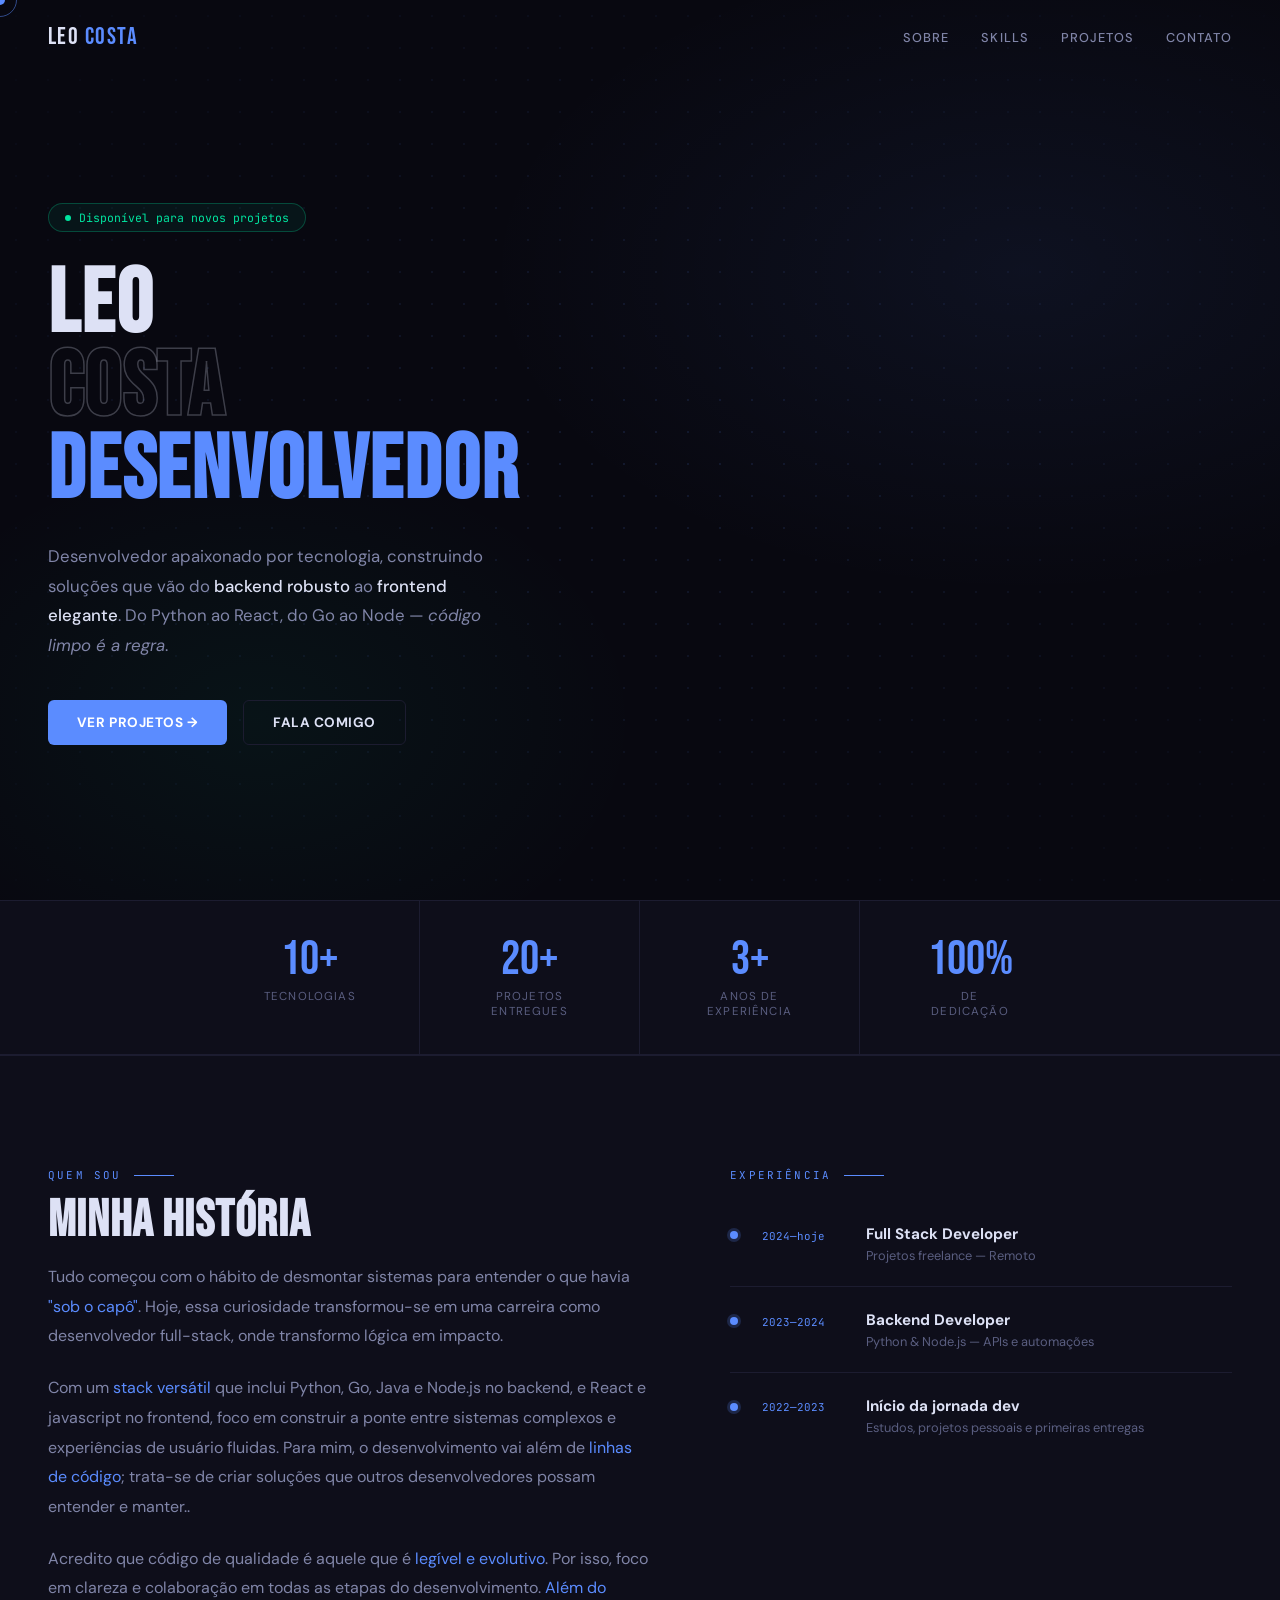
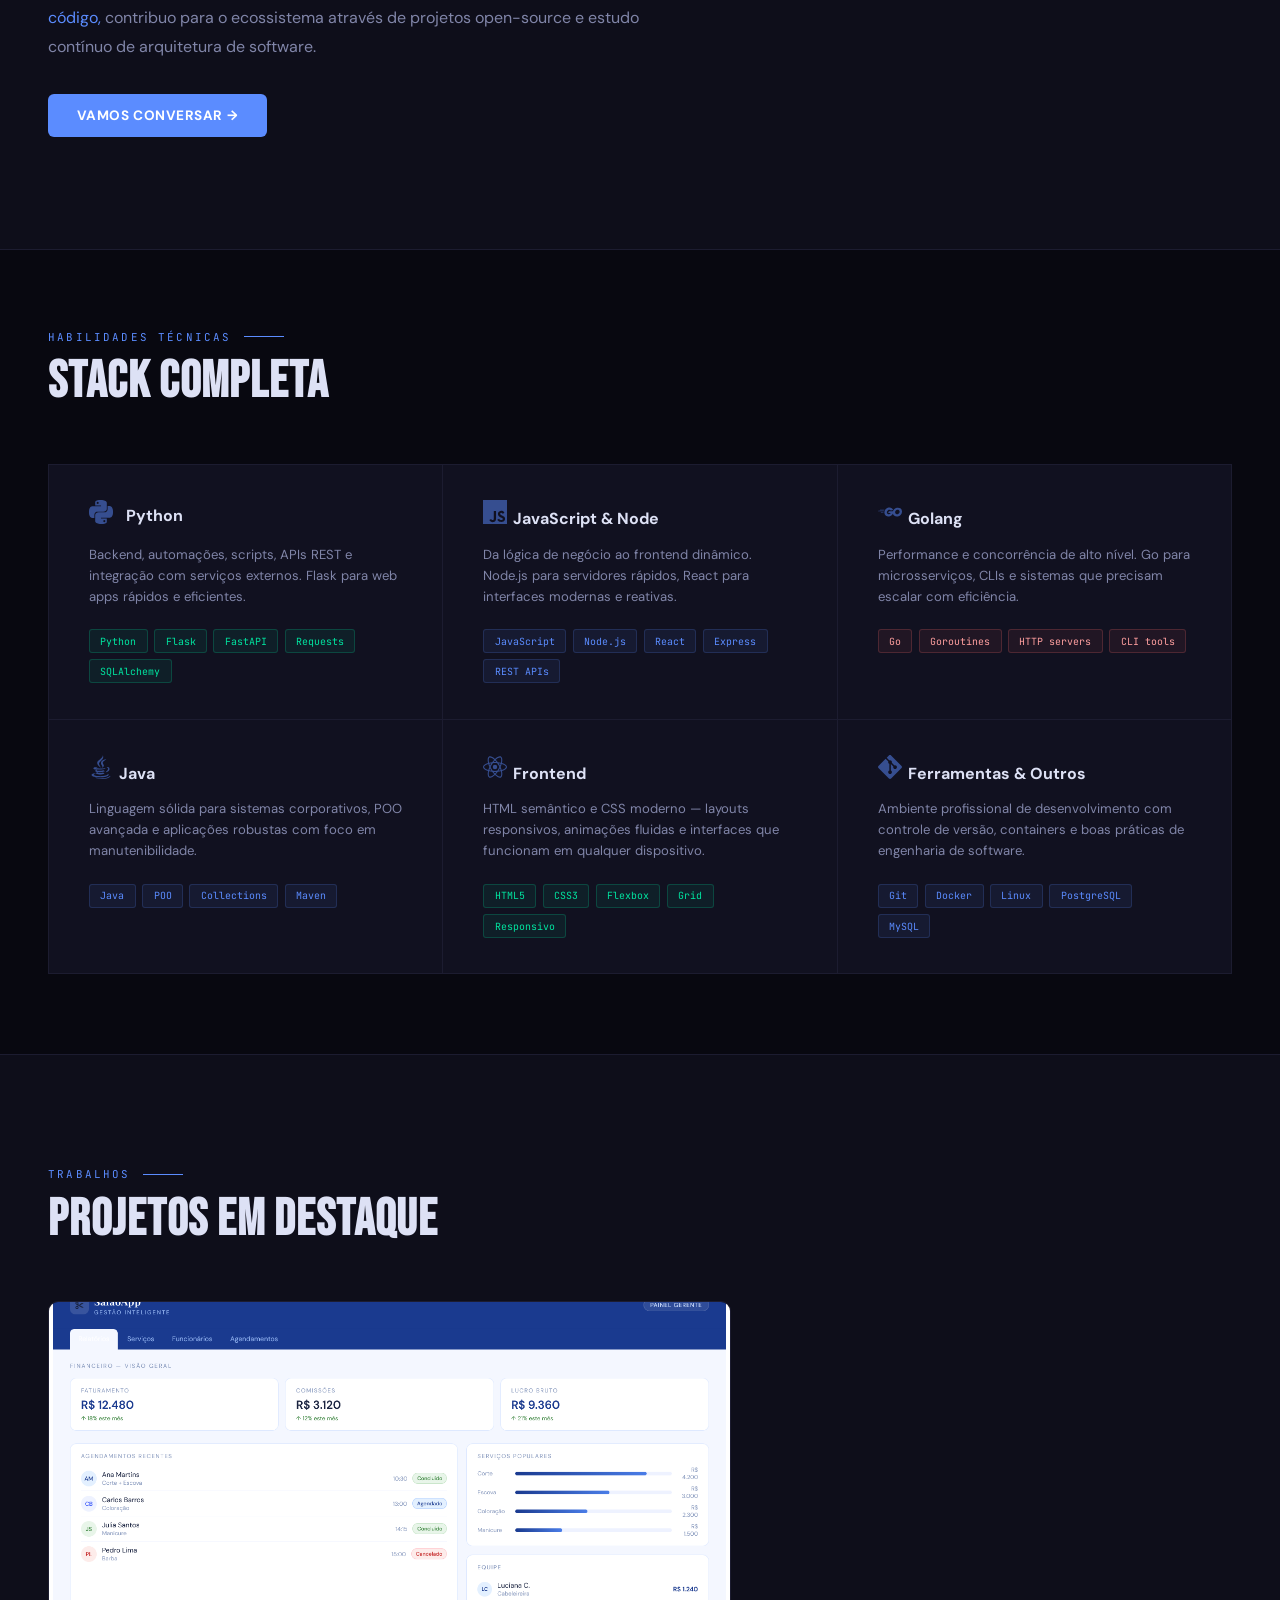
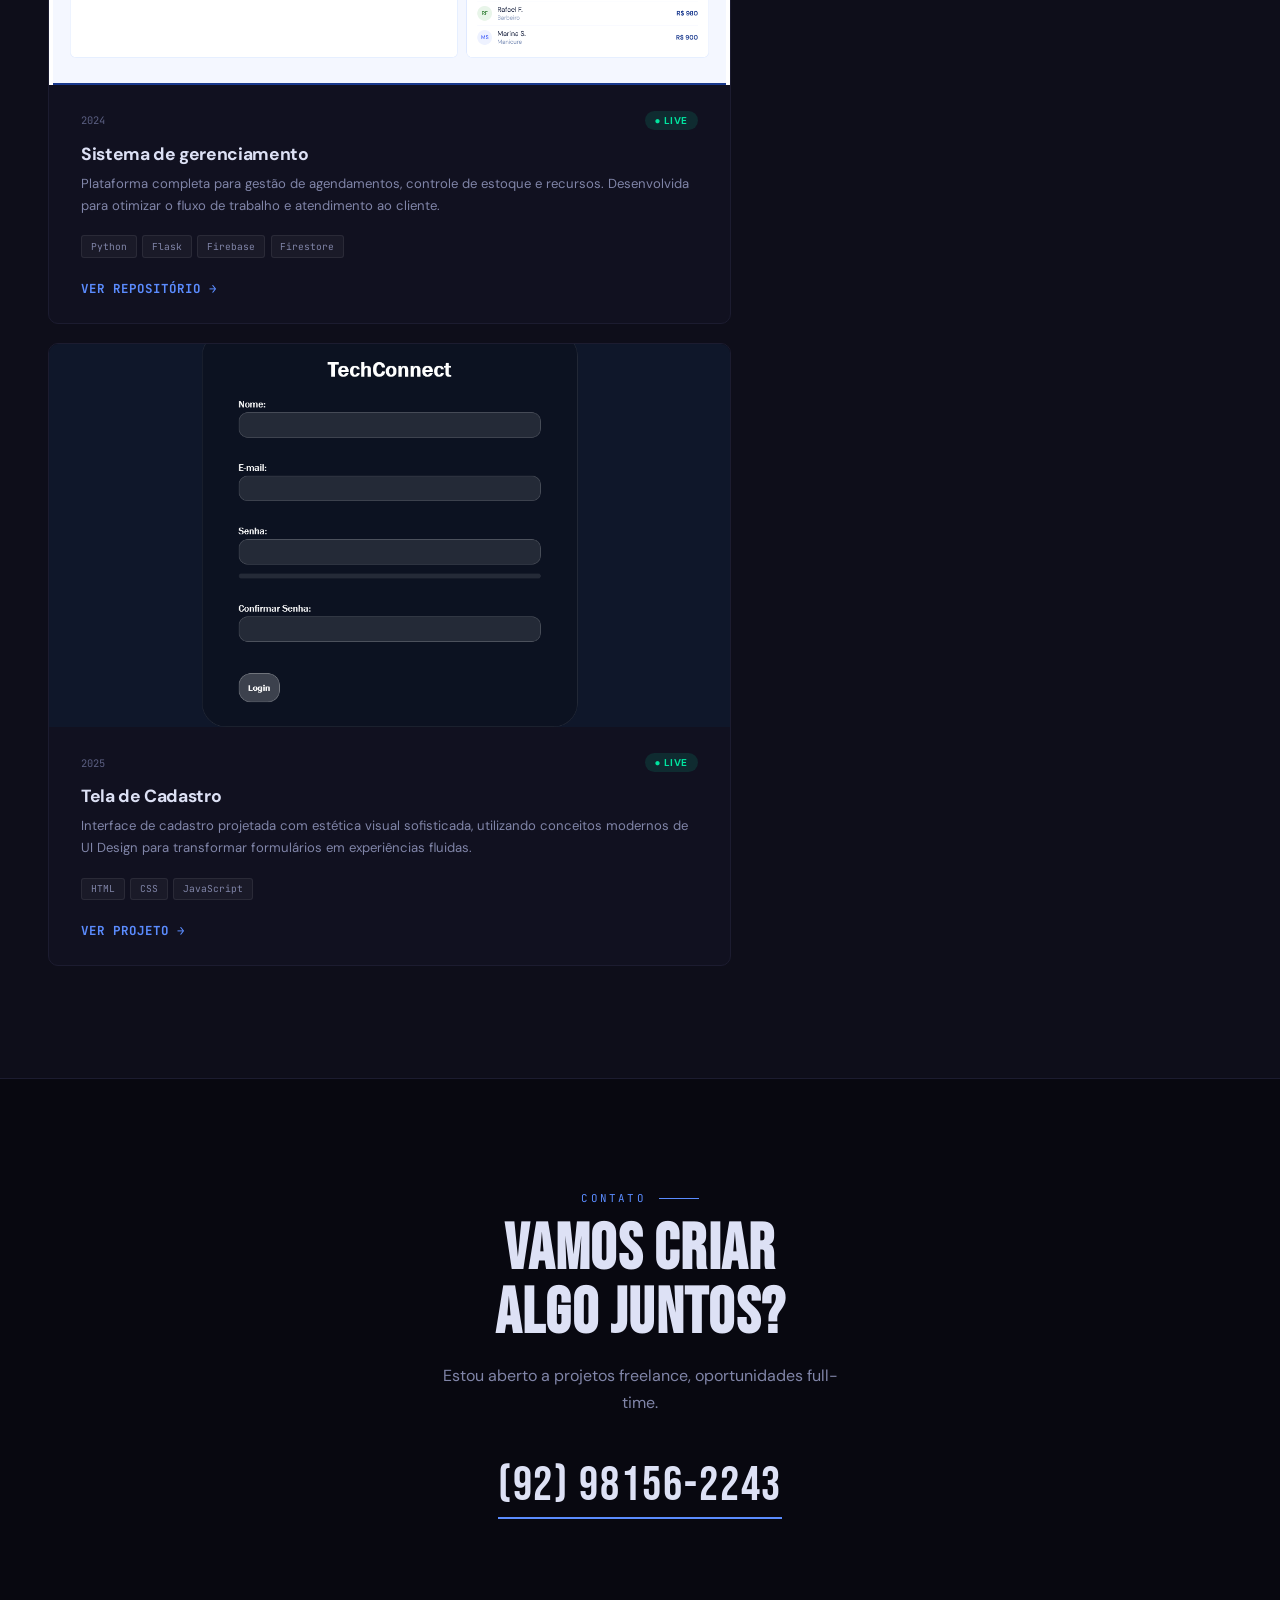
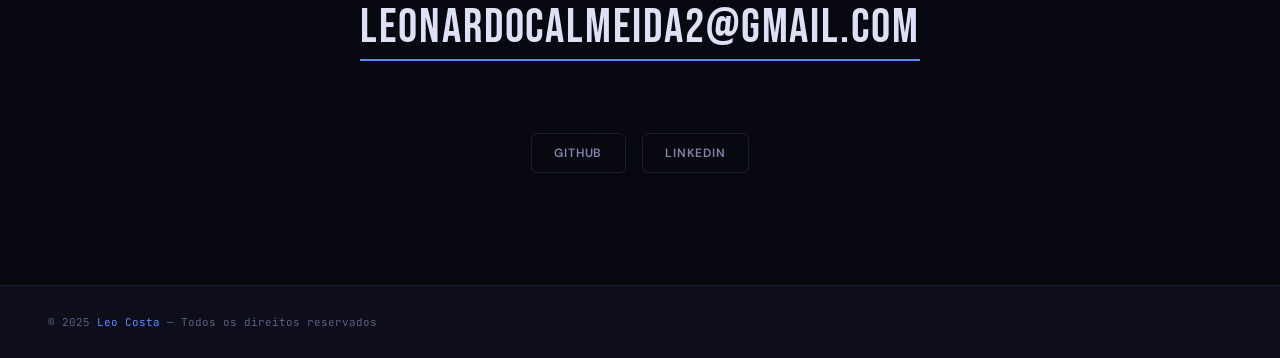
==== index.html @ 0e01c180 "Update index.html" ====
<!DOCTYPE html>
<html lang="pt-BR">
<head>
<meta charset="UTF-8">
<meta name="viewport" content="width=device-width, initial-scale=1.0">
<title>Leo Costa — Desenvolvedor</title>
<link rel="stylesheet" href="style.css">
<link href="https://fonts.googleapis.com/css2?family=Bebas+Neue&family=DM+Sans:ital,wght@0,300;0,400;0,500;0,700;1,300&family=JetBrains+Mono:wght@400;700&display=swap" rel="stylesheet">
</head>
<body>

<div class="hero-bg"></div>
<div class="dots-bg"></div>
<div id="cur"></div>
<div id="cur-ring"></div>

<!-- ── NAV ── -->
<nav id="nav">
  <div class="nav-name">Leo<em> Costa</em></div>
  <ul class="nav-links">
    <li><a href="#about">Sobre</a></li>
    <li><a href="#skills">Skills</a></li>
    <li><a href="#projects">Projetos</a></li>
    <li><a href="#contact">Contato</a></li>
  </ul>
</nav>

<!-- ── HERO ── -->
<div style="max-width:1300px;margin:0 auto">
  <section id="hero">    
    <div class="hero-left">
      <div class="badge">Disponível para novos projetos</div>
      <h1>
        LEO<br>
        <span class="outline">COSTA</span><br>
        <span class="blue">DESENVOLVEDOR</span>
      </h1>
      <p class="hero-desc">
        Desenvolvedor apaixonado por tecnologia, construindo soluções que vão do <strong>backend robusto</strong> ao <strong>frontend elegante</strong>. Do Python ao React, do Go ao Node — <em>código limpo é a regra</em>.
      </p>
      <div class="hero-ctas">
        <a href="#projects" class="btn btn-fill">Ver projetos →</a>
        <a href="#contact" class="btn btn-outline">Fala comigo</a>
      </div>
    </div>

  </section>
</div>

<!-- ── STATS ── -->
<div class="stats-row">
  <div class="stat">
    <span class="stat-n" data-to="10">0</span>
    <span class="stat-l">Tecnologias</span>
  </div>
  <div class="stat">
    <span class="stat-n" data-to="20">0</span>
    <span class="stat-l">Projetos entregues</span>
  </div>
  <div class="stat">
    <span class="stat-n" data-to="3">0</span>
    <span class="stat-l">Anos de experiência </span>
  </div>
  <div class="stat">
    <span class="stat-n" data-to="100">0</span>
    <span class="stat-l"> de dedicação</span>
  </div>
</div>

<!-- ── ABOUT ── -->
<section id="about" class="section">
  <div class="sec-inner">
    <div class="about-grid">
      <div class="about-story reveal">
        <div class="sec-eyebrow">Quem sou</div>
        <h2 class="sec-title">Minha história</h2>
        <p>
         Tudo começou com o hábito de desmontar sistemas para entender o que havia <em>"sob o capô"</em>. Hoje, essa curiosidade transformou-se em uma carreira como desenvolvedor full-stack, onde transformo lógica em impacto.
        </p>
        <p>
          Com um <em>stack versátil </em>que inclui Python, Go, Java e Node.js no backend, e React e javascript no frontend, foco em construir a ponte entre sistemas complexos e experiências de usuário fluidas. Para mim, o desenvolvimento vai além de <em>linhas de código</em>; trata-se de criar soluções que outros desenvolvedores possam entender e manter..
        </p>
        <p>
        Acredito que código de qualidade é aquele que é <em>legível e evolutivo</em>. Por isso, foco em clareza e colaboração em todas as etapas do desenvolvimento. <em>Além do código,</em> contribuo para o ecossistema através de projetos open-source e estudo contínuo de arquitetura de software.
        </p>
        <div style="margin-top:2rem">
          <a href="#contact" class="btn btn-fill">Vamos conversar →</a>
        </div>
      </div>

      <div class="reveal">
        <div class="sec-eyebrow" style="margin-bottom:1.2rem">Experiência</div>
        <div class="timeline">
          <div class="tl-item">
            <div class="tl-dot"></div>
            <div class="tl-year">2024—hoje</div>
            <div class="tl-content">
              <div class="tl-role">Full Stack Developer</div>
              <div class="tl-co">Projetos freelance — Remoto</div>
            </div>
          </div>
          <div class="tl-item">
            <div class="tl-dot"></div>
            <div class="tl-year">2023—2024</div>
            <div class="tl-content">
              <div class="tl-role">Backend Developer</div>
              <div class="tl-co">Python & Node.js — APIs e automações</div>
            </div>
          </div>
          <div class="tl-item">
            <div class="tl-dot"></div>
            <div class="tl-year">2022—2023</div>
            <div class="tl-content">
              <div class="tl-role">Início da jornada dev</div>
              <div class="tl-co">Estudos, projetos pessoais e primeiras entregas</div>
            </div>
          </div>
        </div>
      </div>
    </div>
  </div>
</section>

<!-- ── SKILLS ── -->
<section id="skills" class="section" style="padding-top:5rem;padding-bottom:5rem">
  <div class="sec-inner">
    <div class="sec-eyebrow reveal">Habilidades técnicas</div>
    <h2 class="sec-title reveal">Stack completa</h2>

    <div class="skills-wrap reveal">
      <div class="skill-block">
        <div class="skill-header">
          <span class="skill-ico"><img src="logos/python(1).svg" alt="Python" class="skill-icon-img"></span>
          <span class="skill-name">Python</span>
        </div>
        <div class="skill-desc">Backend, automações, scripts, APIs REST e integração com serviços externos. Flask para web apps rápidos e eficientes.</div>
        <div class="pills">
          <span class="pill green">Python</span>
          <span class="pill green">Flask</span>
          <span class="pill green">FastAPI</span>
          <span class="pill green">Requests</span>
          <span class="pill green">SQLAlchemy</span>
        </div>
      </div>

      <div class="skill-block">
        <div class="skill-header">
          <span class="skill-ico"><img src="logos/javascript(1).svg" class="skill-icon-img"</span>
          <span class="skill-name">JavaScript & Node</span>
        </div>
        <div class="skill-desc">Da lógica de negócio ao frontend dinâmico. Node.js para servidores rápidos, React para interfaces modernas e reativas.</div>
        <div class="pills">
          <span class="pill">JavaScript</span>
          <span class="pill">Node.js</span>
          <span class="pill">React</span>
          <span class="pill">Express</span>
          <span class="pill">REST APIs</span>
        </div>
      </div>

      <div class="skill-block">
        <div class="skill-header">
          <span class="skill-ico"><img src="logos/go(1).svg" class="skill-icon-img"</span>
          <span class="skill-name">Golang</span>
        </div>
        <div class="skill-desc">Performance e concorrência de alto nível. Go para microsserviços, CLIs e sistemas que precisam escalar com eficiência.</div>
        <div class="pills">
          <span class="pill red">Go</span>
          <span class="pill red">Goroutines</span>
          <span class="pill red">HTTP servers</span>
          <span class="pill red">CLI tools</span>
        </div>
      </div>

      <div class="skill-block">
        <div class="skill-header">
          <span class="skill-ico"><img src="logos/icons8-java.svg" class="skill-icon-img"</span>
          <span class="skill-name">Java</span>
        </div>
        <div class="skill-desc">Linguagem sólida para sistemas corporativos, POO avançada e aplicações robustas com foco em manutenibilidade.</div>
        <div class="pills">
          <span class="pill">Java</span>
          <span class="pill">POO</span>
          <span class="pill">Collections</span>
          <span class="pill">Maven</span>
        </div>
      </div>

      <div class="skill-block">
        <div class="skill-header">
          <span class="skill-ico"><img src="logos/react(1).svg" class="skill-icon-img"</span>
          <span class="skill-name">Frontend</span>
        </div>
        <div class="skill-desc">HTML semântico e CSS moderno — layouts responsivos, animações fluidas e interfaces que funcionam em qualquer dispositivo.</div>
        <div class="pills">
          <span class="pill green">HTML5</span>
          <span class="pill green">CSS3</span>
          <span class="pill green">Flexbox</span>
          <span class="pill green">Grid</span>
          <span class="pill green">Responsivo</span>
        </div>
      </div>

      <div class="skill-block">
        <div class="skill-header">
          <span class="skill-ico"><img src="logos/git(1).svg" class="skill-icon-img"</span>
          <span class="skill-name">Ferramentas & Outros</span>
        </div>
        <div class="skill-desc">Ambiente profissional de desenvolvimento com controle de versão, containers e boas práticas de engenharia de software.</div>
        <div class="pills">
          <span class="pill">Git</span>
          <span class="pill">Docker</span>
          <span class="pill">Linux</span>
          <span class="pill">PostgreSQL</span>
          <span class="pill">MySQL</span>
        </div>
      </div>
    </div>
  </div>
</section>

<!-- ── PROJECTS ── -->
<section id="projects" class="section">
  <div class="sec-inner">
    <div class="sec-eyebrow reveal">Trabalhos</div>
    <h2 class="sec-title reveal">Projetos em destaque</h2>
    <p class="reveal" style="color:var(--muted2);font-size:.85rem;margin-bottom:.5rem">
      <span style="color:var(--muted);font-family:'JetBrains Mono',monospace"></span> 
    </p>

    <div class="proj-grid">

      <!-- Projeto 1 — grande -->
      <div class="proj-card col7 reveal">
        <img src="logos/Screenshot 2026-04-27 at 15-35-31 .png"   alt="Projeto API REST com Python & Flask" class="proj-img"> 
        
        
        <div class="proj-body">
          <div class="proj-meta">
            <span class="proj-year">2024</span>
            <span class="proj-status s-live">● Live</span>
          </div>
          <div class="proj-title">Sistema de gerenciamento</div>
          <div class="proj-desc">Plataforma completa para gestão de agendamentos, controle de estoque e recursos. Desenvolvida para otimizar o fluxo de trabalho e atendimento ao cliente.</div>
          <div class="proj-stack">
            <span class="stk">Python</span><span class="stk">Flask</span><span class="stk">Firebase</span>
            <span class="stk">Firestore</span>
          </div>
          <div class="proj-link-wrap">
      <a href="https://sistema-app-mbfu.onrender.com" 
         class="proj-link" 
         target="_blank" 
         rel="noopener noreferrer">
         Ver Repositório →
      </a>
    </div>
          </div>
        </div>
      

      <!-- Projeto 2 — pequeno -->
      <div class="proj-card col7 reveal">
         <img src="logos/tec login.png" alt="tela de cadastro" class="proj-img"
        </div>
        <div class="proj-body">
          <div class="proj-meta">
            <span class="proj-year">2025</span>
            <span class="proj-status s-live">● Live</span>
          </div>
          <div class="proj-title">Tela de Cadastro</div>
          <div class="proj-desc">Interface de cadastro projetada com estética visual sofisticada, utilizando conceitos modernos de UI Design para transformar formulários em experiências fluidas.</div>
          <div class="proj-stack">
            <span class="stk">HTML</span><span class="stk">CSS</span><span class="stk">JavaScript</span>
          </div>
          <div class="proj-link-wrap">
          <a href="https://leocosta06.github.io/cadastro-inteligente/"  
         class="proj-link" 
         target="_blank" 
         rel="noopener noreferrer">
         Ver Projeto →
        </a>
            
          </div>
        </div>
      </div>
    </div>
     

    </div>
  </div>
</section>

<!-- ── CONTACT ── -->
<section id="contact" class="section">
  <div class="sec-inner">
    <div class="contact-inner">
      <div class="sec-eyebrow reveal" style="justify-content:center">Contato</div>
      <h2 class="sec-title reveal" style="text-align:center;font-size:clamp(2.5rem,5vw,5rem)">
        VAMOS CRIAR<br>ALGO JUNTOS?
      </h2>
      <p class="reveal" style="color:var(--muted2);font-size:1rem;line-height:1.7;text-align:center;max-width:420px;margin:0 auto">
        Estou aberto a projetos freelance, oportunidades full-time.
      </p>

 <div style="text-align:center">

    <a href="https://wa.me/5592981562243" target="_blank" class="big-email reveal">
        (92) 98156-2243
    </a>
    <br> 
    <a href="mailto:leonardocalmeida2@gmail.com" class="big-email reveal">
        leonardocalmeida2@gmail.com
    </a>
</div>

      <div class="socials reveal">
        <a href="https://github.com/leocosta06" target="_blank" rel="noopener noreferrer" class="soc-btn"> GitHub</a>
        <a href="www.linkedin.com/in/leonardo-costa-828502265" target="_blank" rel="noopener noreferrer" class="soc-btn"> LinkedIn</a>
      </div>
    </div>
  </div>
</section>

<!-- ── FOOTER ── -->
<footer>
  <div class="foot-mono">© 2025 <em>Leo Costa</em> — Todos os direitos reservados</div>
</footer>

<!-- ── MODAL LINK ── -->
<div class="modal-overlay" id="modal">
  <div class="modal">
    <button class="modal-close" onclick="closeModal()">✕</button>
    <h3>Adicionar Link</h3>
    <p>Cole a URL do projeto (GitHub, deploy, etc.)</p>
    <label for="linkInput">URL do projeto</label>
    <input type="url" id="linkInput" placeholder="https://github.com/seu-usuario/projeto">
    <div class="modal-btns">
      <button class="btn btn-outline" onclick="closeModal()" style="cursor:none">Cancelar</button>
      <button class="btn btn-fill" onclick="saveLink()" style="cursor:none">Salvar →</button>
    </div>
  </div>
</div>

<script src="script.js"></script>
</body>
</html>
---- style.css ----
:root {
  --bg: #080810;
  --surface: #0e0e1a;
  --card: #111120;
  --border: #1c1c30;
  --accent: #5b8cff;
  --accent-glow: rgba(91,140,255,0.18);
  --accent2: #ff6b6b;
  --accent3: #00e5a0;
  --text: #dde1f5;
  --muted: #5a5e80;
  --muted2: #8085a8;
}
*,*::before,*::after{box-sizing:border-box;margin:0;padding:0}
html{scroll-behavior:smooth}
body{
  background:var(--bg);
  color:var(--text);
  font-family:'DM Sans',sans-serif;
  overflow-x:hidden;
  cursor:none;
}

/* ── CURSOR ── */
#cur{
  position:fixed;width:10px;height:10px;
  background:var(--accent);border-radius:50%;
  pointer-events:none;z-index:9999;
  transform:translate(-50%,-50%);
  transition:transform .12s,background .2s;
}
#cur-ring{
  position:fixed;width:34px;height:34px;
  border:1.5px solid rgb(91,140,255,.5);
  border-radius:50%;pointer-events:none;z-index:9998;
  transform:translate(-50%,-50%);
  transition:width .25s,height .25s,opacity .25s;
}
a:hover~#cur,button:hover~#cur{transform:translate(-50%,-50%) scale(3)}

/* ── NAV ── */
nav{
  position:fixed;top:0;left:0;right:0;z-index:500;
  padding:1.4rem 3rem;
  display:flex;justify-content:space-between;align-items:center;
  transition:all .3s;
}
nav.scrolled{
  background:rgba(8,8,16,.88);
  backdrop-filter:blur(18px);
  border-bottom:1px solid var(--border);
}
.nav-name{
  font-family:'Bebas Neue',sans-serif;
  font-size:1.5rem;letter-spacing:.06em;
  color:var(--text);
}
.nav-name em{color:var(--accent);font-style:normal}
.nav-links{display:flex;gap:2rem;list-style:none}
.nav-links a{
  font-size:.8rem;font-weight:500;
  color:var(--muted2);text-decoration:none;
  letter-spacing:.08em;text-transform:uppercase;
  transition:color .2s;
}
.nav-links a:hover{color:var(--accent)}

/* ── HERO ── */
#hero{
  min-height:100vh;
  display:grid;
  grid-template-columns:1fr 1fr;
  align-items:center;
  gap:4rem;
  padding:7rem 3rem 4rem;
  position:relative;
  overflow:hidden;
  max-width:1300px;
  margin:0 auto;
}

.hero-bg{
  position:fixed;inset:0;z-index:-1;
  background:
    radial-gradient(ellipse 70% 60% at 80% 30%, rgba(91,140,255,.07) 0%, transparent 60%),
    radial-gradient(ellipse 50% 50% at 20% 80%, rgba(0,229,160,.05) 0%, transparent 60%),
    var(--bg);
}
/* animated dots grid */
.dots-bg{
  position:fixed;inset:0;z-index:-1;
  background-image:radial-gradient(circle, rgba(91,140,255,.12) 1px, transparent 1px);
  background-size:32px 32px;
  mask-image:radial-gradient(ellipse 80% 80% at 50% 50%, black, transparent);
}

.hero-left{position:relative;z-index:1}

.badge{
  display:inline-flex;align-items:center;gap:.5rem;
  font-family:'JetBrains Mono',monospace;
  font-size:.72rem;color:var(--accent3);
  border:1px solid rgba(0,229,160,.25);
  background:rgba(0,229,160,.06);
  padding:.35rem 1rem;border-radius:100px;
  margin-bottom:2rem;
  animation:fadeUp .5s ease both;
}
.badge::before{
  content:'';width:6px;height:6px;
  background:var(--accent3);border-radius:50%;
  animation:pulse 2s ease-in-out infinite;
}
@keyframes pulse{0%,100%{opacity:1;transform:scale(1)}50%{opacity:.4;transform:scale(.6)}}

h1{
  font-family:'Bebas Neue',sans-serif;
  font-size:clamp(4rem,7vw,7.5rem);
  line-height:.93;
  letter-spacing:.02em;
  margin-bottom:1.8rem;
  animation:fadeUp .5s .1s ease both;
}
h1 .outline{
  -webkit-text-stroke:1.5px rgba(221,225,245,.25);
  color:transparent;
}
h1 .blue{color:var(--accent)}

.hero-desc{
  font-size:1.05rem;
  color:var(--muted2);
  line-height:1.75;
  max-width:440px;
  margin-bottom:2.5rem;
  animation:fadeUp .5s .2s ease both;
}
.hero-desc strong{color:var(--text);font-weight:500}

.hero-ctas{
  display:flex;gap:1rem;flex-wrap:wrap;
  animation:fadeUp .5s .3s ease both;
}
.btn{
  display:inline-flex;align-items:center;gap:.5rem;
  padding:.8rem 1.8rem;border-radius:6px;
  font-weight:700;font-size:.85rem;
  text-decoration:none;letter-spacing:.04em;
  text-transform:uppercase;transition:all .22s;
  cursor:none;border:none;
}
.btn-fill{background:var(--accent);color:#fff}
.btn-fill:hover{background:#7aaeff;transform:translateY(-2px);box-shadow:0 8px 28px rgba(91,140,255,.35)}
.btn-outline{background:transparent;color:var(--text);border:1px solid var(--border)}
.btn-outline:hover{border-color:var(--accent);color:var(--accent);transform:translateY(-2px)}

/* ── FOTO ── */
.hero-right{
  position:relative;z-index:1;
  display:flex;justify-content:center;align-items:center;
  animation:fadeUp .5s .15s ease both;
}
.photo-wrapper{
  position:relative;
  width:340px;height:400px;
}
.photo-frame{
  width:100%;height:100%;
  border-radius:16px;
  overflow:hidden;
  border:1px solid var(--border);
  position:relative;
  background:var(--card);
}
.photo-frame img{
  width:100%;height:100%;
  object-fit:cover;
  display:block;
  transition:transform .4s;
}
.photo-frame:hover img{transform:scale(1.04)}

/* placeholder quando sem imagem */
.photo-placeholder{
  width:100%;height:100%;
  display:flex;flex-direction:column;
  align-items:center;justify-content:center;
  gap:1rem;color:var(--muted);
  font-family:'JetBrains Mono',monospace;
  font-size:.75rem;text-align:center;
  padding:2rem;
}
.photo-placeholder svg{opacity:.3}

.photo-corner{
  position:absolute;
  width:24px;height:24px;
  border-color:var(--accent);border-style:solid;
}
.pc-tl{top:-8px;left:-8px;border-width:2px 0 0 2px}
.pc-tr{top:-8px;right:-8px;border-width:2px 2px 0 0}
.pc-bl{bottom:-8px;left:-8px;border-width:0 0 2px 2px}
.pc-br{bottom:-8px;right:-8px;border-width:0 2px 2px 0}

.photo-tag{
  position:absolute;
  bottom:-16px;left:50%;transform:translateX(-50%);
  background:var(--card);
  border:1px solid var(--border);
  border-radius:8px;
  padding:.75rem 1.25rem;
  white-space:nowrap;
  font-family:'JetBrains Mono',monospace;
  font-size:.7rem;color:var(--accent);
  box-shadow:0 8px 32px rgba(0,0,0,.5);
}

/* ── STATS ── */
.stats-row{
  background:var(--surface);
  border-top:1px solid var(--border);
  border-bottom:1px solid var(--border);
  display:flex;justify-content:center;
}
.stat{
  padding:2.2rem 4rem;
  text-align:center;
  border-right:1px solid var(--border);
  flex:1;max-width:220px;
}
.stat:last-child{border-right:none}
.stat-n{
  font-family:'Bebas Neue',sans-serif;
  font-size:3rem;color:var(--accent);
  display:block;line-height:1;
}
.stat-l{
  font-size:.72rem;color:var(--muted);
  text-transform:uppercase;letter-spacing:.1em;
  margin-top:.3rem;display:block;
}

/* ── SECTIONS COMMON ── */
.section{padding:7rem 3rem}
.sec-inner{max-width:1200px;margin:0 auto}
.sec-eyebrow{
  font-family:'JetBrains Mono',monospace;
  font-size:.68rem;color:var(--accent);
  text-transform:uppercase;letter-spacing:.2em;
  margin-bottom:.8rem;
  display:flex;align-items:center;gap:.8rem;
}
.sec-eyebrow::after{content:'';width:40px;height:1px;background:var(--accent);display:inline-block}
.sec-title{
  font-family:'Bebas Neue',sans-serif;
  font-size:clamp(2.5rem,4vw,4rem);
  letter-spacing:.02em;
  line-height:1;
  margin-bottom:1rem;
}

.reveal{opacity:0;transform:translateY(36px);transition:opacity .7s ease,transform .7s ease}
.reveal.on{opacity:1;transform:translateY(0)}

/* ── ABOUT ── */
#about{background:var(--surface);border-top:1px solid var(--border);border-bottom:1px solid var(--border)}
.about-grid{
  display:grid;
  grid-template-columns:1.2fr 1fr;
  gap:5rem;align-items:start;
}
.about-story p{
  font-size:1rem;color:var(--muted2);
  line-height:1.85;margin-bottom:1.4rem;
}
.about-story p strong{color:var(--text);font-weight:500}
.about-story p em{color:var(--accent);font-style:normal}

.timeline{display:flex;flex-direction:column;gap:0}
.tl-item{
  display:flex;gap:1.5rem;
  padding:1.4rem 0;
  border-bottom:1px solid var(--border);
  position:relative;
}
.tl-item:last-child{border-bottom:none}
.tl-dot{
  width:8px;height:8px;
  border-radius:50%;
  background:var(--accent);
  margin-top:.45rem;
  flex-shrink:0;
  box-shadow:0 0 0 3px rgba(91,140,255,.2);
}
.tl-year{
  font-family:'JetBrains Mono',monospace;
  font-size:.68rem;color:var(--accent);
  white-space:nowrap;
  margin-top:.3rem;
  min-width:80px;
}
.tl-content{}
.tl-role{font-weight:700;font-size:.95rem}
.tl-co{font-size:.8rem;color:var(--muted);margin-top:.2rem}

/* ── SKILLS ── */
#skills{}
.skills-wrap{
  display:grid;
  grid-template-columns:repeat(auto-fit,minmax(300px,1fr));
  gap:1px;
  border:1px solid var(--border);
  background:var(--border);
  margin-top:3.5rem;
}
.skill-block{
  background:var(--card);
  padding:2.2rem 2.5rem;
  transition:background .25s;
  position:relative;overflow:hidden;
}
.skill-block::after{
  content:'';
  position:absolute;bottom:0;left:0;right:0;height:2px;
  background:linear-gradient(90deg,var(--accent),var(--accent3));
  transform:scaleX(0);transform-origin:left;
  transition:transform .4s;
}
.skill-block:hover{background:#141426}
.skill-block:hover::after{transform:scaleX(1)}

.skill-header{display:flex;align-items:center;gap:.8rem;margin-bottom:.8rem}
.skill-ico{font-size:1.5rem}
.skill-name{font-size:1rem;font-weight:700}
.skill-desc{font-size:.82rem;color:var(--muted2);line-height:1.6;margin-bottom:1.4rem}

.pills{display:flex;flex-wrap:wrap;gap:.4rem}
.pill{
  font-family:'JetBrains Mono',monospace;
  font-size:.62rem;
  padding:.28rem .65rem;border-radius:3px;
  background:rgba(91,140,255,.08);
  color:var(--accent);
  border:1px solid rgba(91,140,255,.18);
  transition:background .2s;
}
.pill:hover{background:rgba(91,140,255,.16)}
.pill.green{background:rgba(0,229,160,.07);color:var(--accent3);border-color:rgba(0,229,160,.2)}
.pill.red{background:rgba(255,107,107,.07);color:#ff9f9f;border-color:rgba(255,107,107,.2)}
.skill-icon-img {
  width: 24px; /* Ajuste o valor conforme necessário */
  height: auto;
}

/* ── PROJECTS ── */
#projects{background:var(--surface);border-top:1px solid var(--border);border-bottom:1px solid var(--border)}
.proj-grid{
  display:grid;
  grid-template-columns:repeat(12,1fr);
  gap:1.2rem;
  margin-top:3.5rem;
}
.proj-card{
  background:var(--card);
  border:1px solid var(--border);
  border-radius:10px;
  overflow:hidden;
  transition:transform .3s,border-color .3s,box-shadow .3s;
  cursor:none;
}
.proj-card:hover{
  transform:translateY(-5px);
  border-color:rgba(91,140,255,.35);
  box-shadow:0 16px 50px rgba(0,0,0,.5),0 0 0 1px rgba(91,140,255,.1);
}
.proj-card.col7{grid-column:span 7}
.proj-card.col5{grid-column:span 5}
.proj-card.col4{grid-column:span 4}
.proj-card.col12{grid-column:span 12}

/* ── IMAGEM DO PROJETO ── */
.proj-img{
  width:100%;
  aspect-ratio:16/9;
  object-fit:cover;
  display:block;
  background:var(--surface);
}
.proj-img-placeholder{
  width:100%;
  aspect-ratio:16/9;
  display:flex;align-items:center;justify-content:center;
  font-size:2.8rem;
  position:relative;
  overflow:hidden;
}
.proj-img-placeholder span{position:relative;z-index:1;filter:drop-shadow(0 0 16px currentColor)}

/* gradientes por projeto */
.grad-1{background:linear-gradient(135deg,#0d1117 0%,#161b22 50%,#0d1b33 100%)}
.grad-2{background:linear-gradient(135deg,#0f0c29 0%,#1a0040 50%,#0f2027 100%)}
.grad-3{background:linear-gradient(135deg,#0f2027 0%,#103040 50%,#0f3460 100%)}
.grad-4{background:linear-gradient(135deg,#1a0020 0%,#2d0050 50%,#0d0020 100%)}

.proj-body{padding:1.6rem 2rem}
.proj-meta{display:flex;align-items:center;justify-content:space-between;margin-bottom:.8rem}
.proj-year{font-family:'JetBrains Mono',monospace;font-size:.65rem;color:var(--muted)}
.proj-status{
  font-size:.62rem;font-weight:700;
  padding:.2rem .6rem;border-radius:100px;
  text-transform:uppercase;letter-spacing:.06em;
}
.s-live{background:rgba(0,229,160,.12);color:var(--accent3)}
.s-wip{background:rgba(255,107,107,.12);color:#ff9f9f}

.proj-title{font-size:1.1rem;font-weight:700;margin-bottom:.5rem;letter-spacing:-.02em}
.proj-desc{font-size:.82rem;color:var(--muted2);line-height:1.65;margin-bottom:1.2rem}
.proj-stack{display:flex;flex-wrap:wrap;gap:.35rem;margin-bottom:1.2rem}
.stk{
  font-family:'JetBrains Mono',monospace;font-size:.6rem;
  padding:.22rem .55rem;border-radius:3px;
  background:rgba(255,255,255,.04);color:var(--muted2);
  border:1px solid rgba(255,255,255,.07);
}

/* EDITABLE LINK */
.proj-link-wrap{position:relative;display:inline-block}
.proj-link{
  display:inline-flex;align-items:center;gap:.4rem;
  font-size:.78rem;font-weight:700;
  color:var(--accent);text-decoration:none;
  text-transform:uppercase;letter-spacing:.08em;
  transition:gap .2s;
  font-family:'JetBrains Mono',monospace;
}
.proj-link:hover{gap:.8rem}
.proj-link.empty{
  color:var(--muted);
  border-bottom:1px dashed var(--muted);
  cursor:pointer;
}
.link-hint{
  position:absolute;bottom:calc(100% + 6px);left:0;
  background:#1a1a30;border:1px solid var(--border);
  border-radius:6px;padding:.5rem .9rem;
  font-size:.68rem;color:var(--muted2);white-space:nowrap;
  pointer-events:none;opacity:0;
  transition:opacity .2s;
  font-family:'JetBrains Mono',monospace;
}
.proj-link.empty:hover+.link-hint{opacity:1}

/* ── EDIT MODAL ── */
.modal-overlay{
  position:fixed;inset:0;background:rgba(0,0,0,.7);
  backdrop-filter:blur(8px);
  z-index:800;display:none;
  align-items:center;justify-content:center;
}
.modal-overlay.open{display:flex}
.modal{
  background:var(--card);
  border:1px solid var(--border);
  border-radius:12px;
  padding:2.5rem;
  width:min(520px,90vw);
  position:relative;
}
.modal h3{
  font-family:'Bebas Neue',sans-serif;
  font-size:1.8rem;letter-spacing:.04em;
  margin-bottom:.3rem;
}
.modal p{font-size:.82rem;color:var(--muted);margin-bottom:1.8rem}
.modal label{
  display:block;font-size:.72rem;
  color:var(--muted2);text-transform:uppercase;
  letter-spacing:.08em;margin-bottom:.5rem;
  font-family:'JetBrains Mono',monospace;
}
.modal input,.modal input[type="url"]{
  width:100%;padding:.75rem 1rem;
  background:var(--surface);
  border:1px solid var(--border);border-radius:6px;
  color:var(--text);font-size:.9rem;
  font-family:'DM Sans',sans-serif;
  outline:none;transition:border-color .2s;
  margin-bottom:1.5rem;
}
.modal input:focus{border-color:var(--accent)}
.modal-btns{display:flex;gap:.8rem;justify-content:flex-end}
.modal-close{
  position:absolute;top:1.2rem;right:1.2rem;
  background:none;border:none;color:var(--muted);
  font-size:1.2rem;cursor:none;padding:.3rem;
  transition:color .2s;
}
.modal-close:hover{color:var(--text)}

/* ── CONTACT ── */
#contact{text-align:center}
.contact-inner{max-width:640px;margin:0 auto}
.big-email{
  display:inline-block;
  font-family:'Bebas Neue',sans-serif;
  font-size:clamp(1.8rem,4vw,3rem);
  color:var(--text);
  text-decoration:none;
  letter-spacing:.04em;
  margin:2.5rem 0;
  border-bottom:2px solid var(--accent);
  padding-bottom:.2rem;
  transition:color .2s;
}
.big-email:hover{color:var(--accent)}
.socials{display:flex;justify-content:center;gap:1rem;flex-wrap:wrap;margin-top:2rem}
.soc-btn{
  display:inline-flex;align-items:center;gap:.5rem;
  padding:.7rem 1.4rem;
  border:1px solid var(--border);border-radius:6px;
  font-size:.75rem;font-weight:600;
  color:var(--muted2);text-decoration:none;
  text-transform:uppercase;letter-spacing:.07em;
  transition:all .2s;cursor:none;
}
.soc-btn:hover{color:var(--accent);border-color:rgba(91,140,255,.4);background:rgba(91,140,255,.06)}

/* ── FOOTER ── */
footer{
  border-top:1px solid var(--border);
  background:var(--surface);
  padding:1.8rem 3rem;
  display:flex;justify-content:space-between;align-items:center;
}
.foot-mono{
  font-family:'JetBrains Mono',monospace;
  font-size:.68rem;color:var(--muted);
}
.foot-mono em{color:var(--accent);font-style:normal}

@keyframes fadeUp{from{opacity:0;transform:translateY(28px)}to{opacity:1;transform:translateY(0)}}

@media(max-width:900px){
  #hero{grid-template-columns:1fr;padding:6rem 1.5rem 3rem;gap:3rem}
  .hero-right{order:-1}
  .photo-wrapper{width:220px;height:260px}
  nav{padding:1.2rem 1.5rem}
  .nav-links{display:none}
  .section{padding:5rem 1.5rem}
  .about-grid{grid-template-columns:1fr;gap:3rem}
  .proj-card.col7,.proj-card.col5,.proj-card.col4{grid-column:span 12}
  footer{flex-direction:column;gap:.7rem;text-align:center}
  .stats-row{flex-wrap:wrap}
  .stat{min-width:50%;border-right:none;border-bottom:1px solid var(--border)}
}
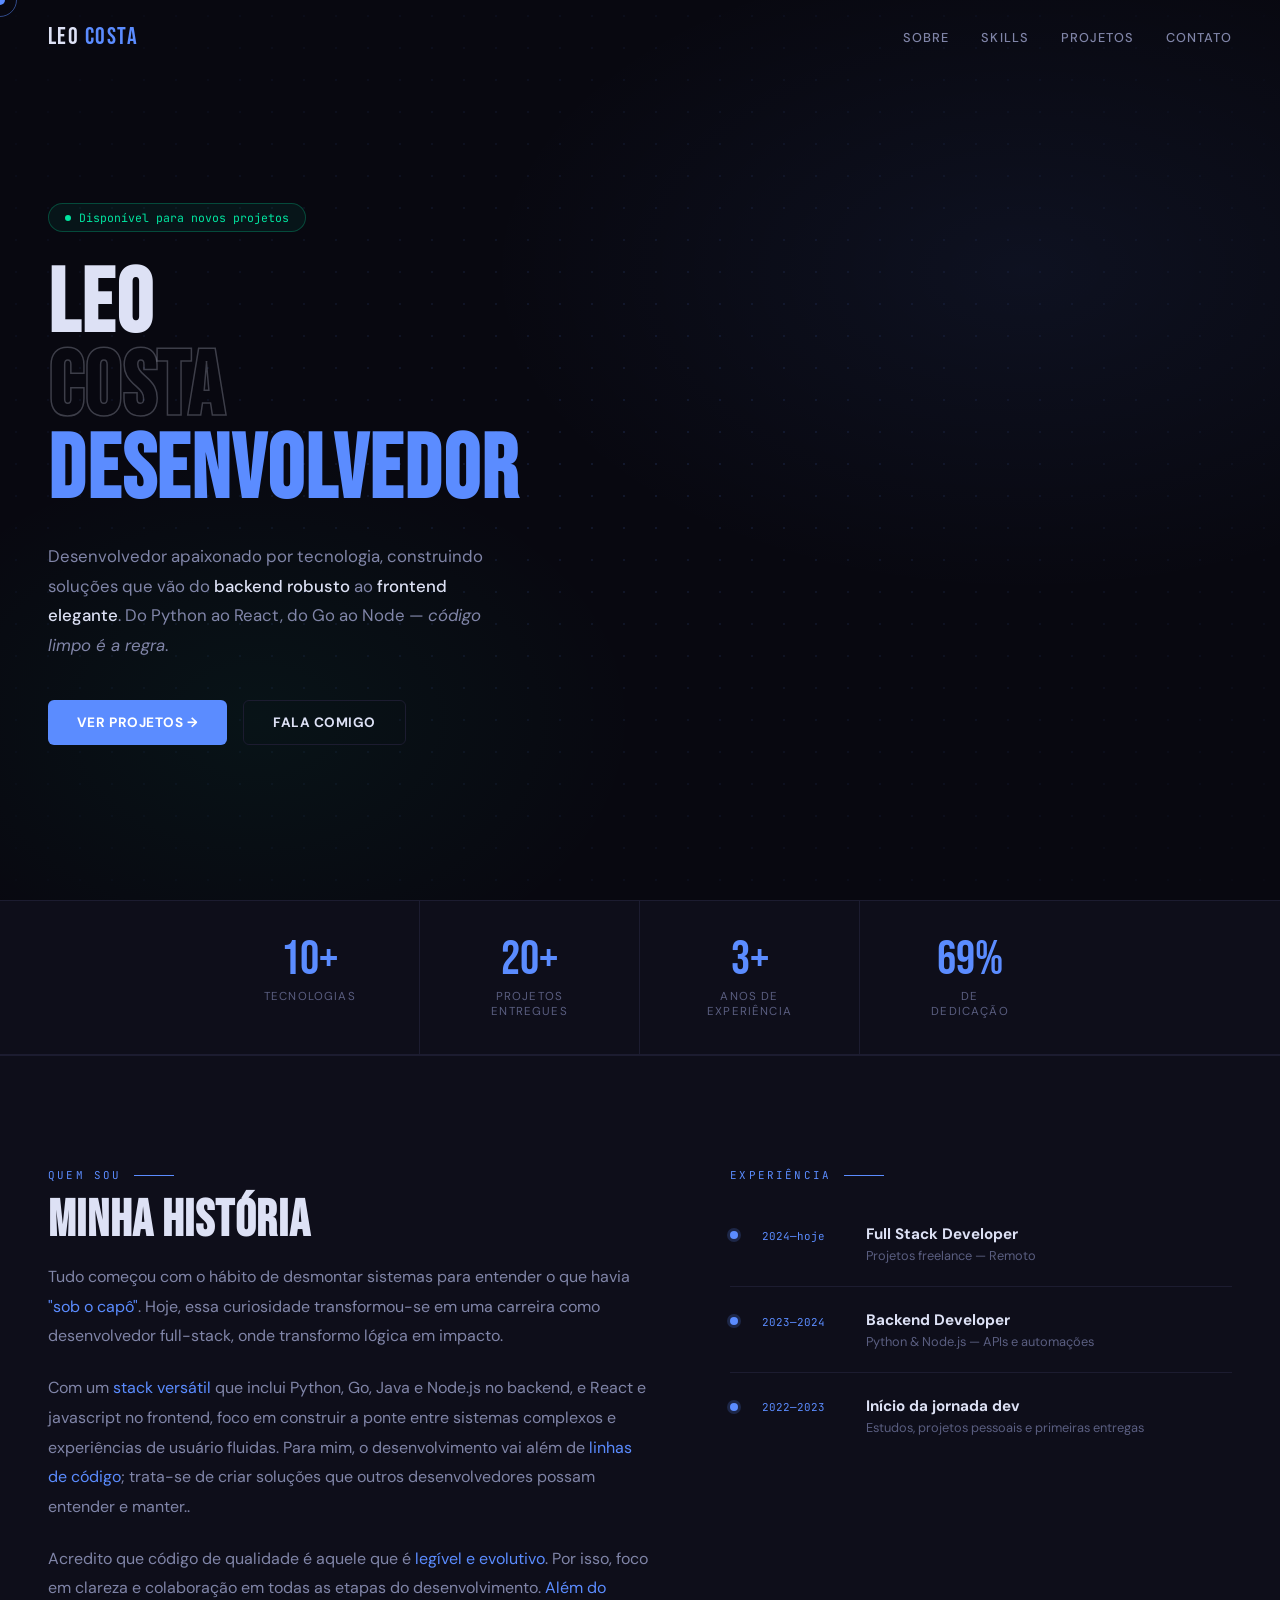
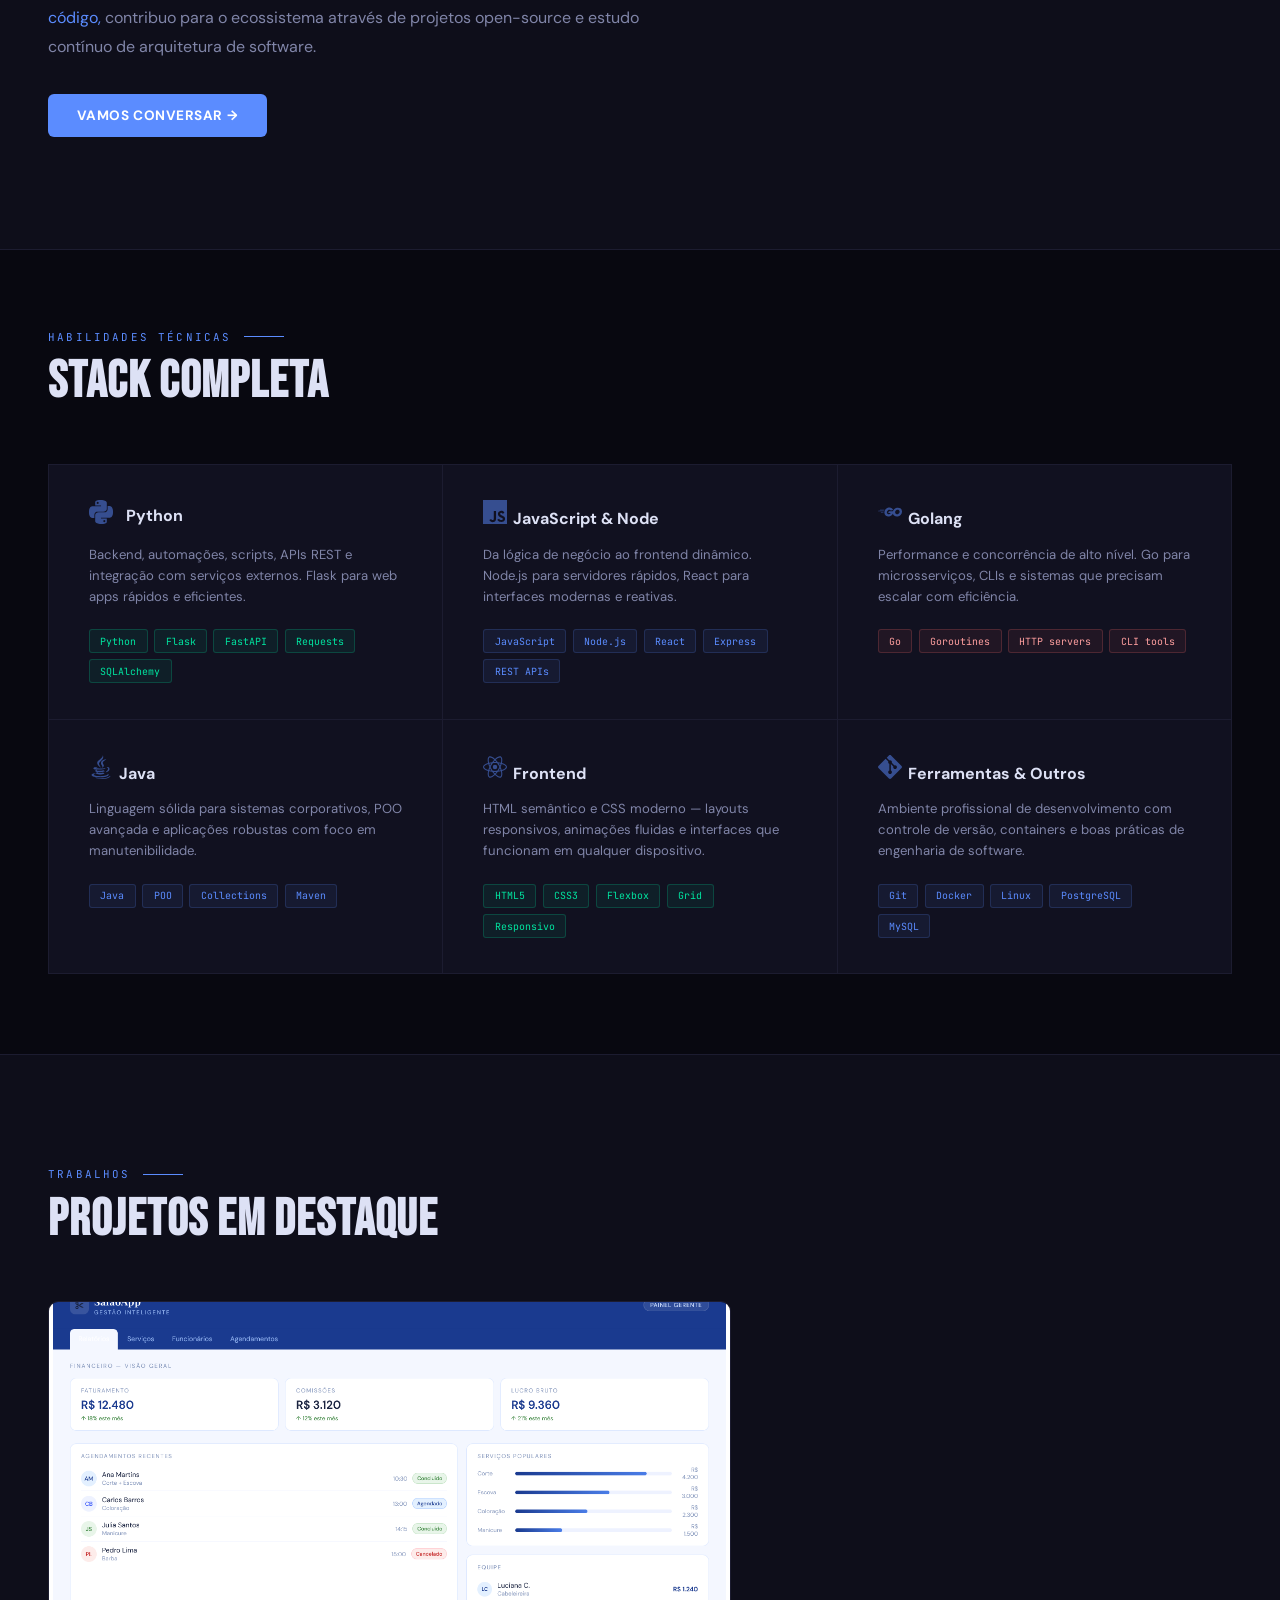
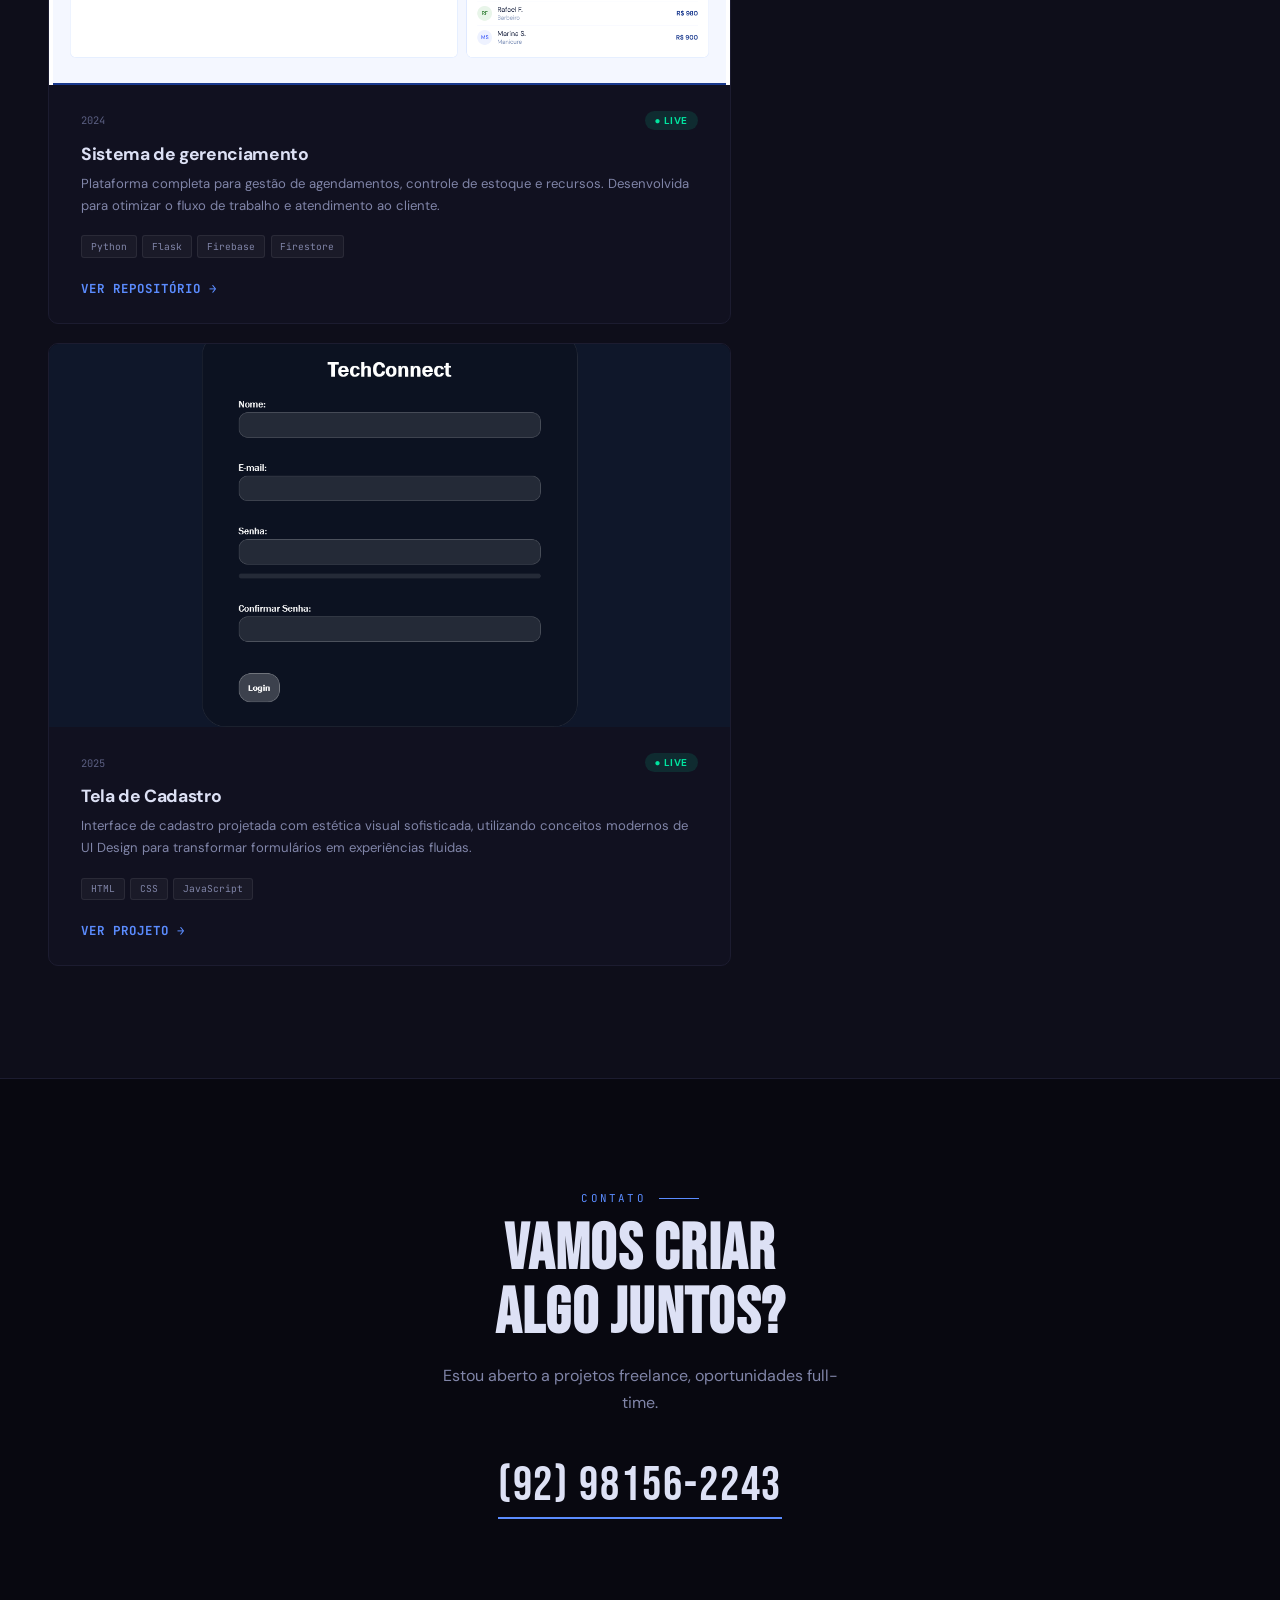
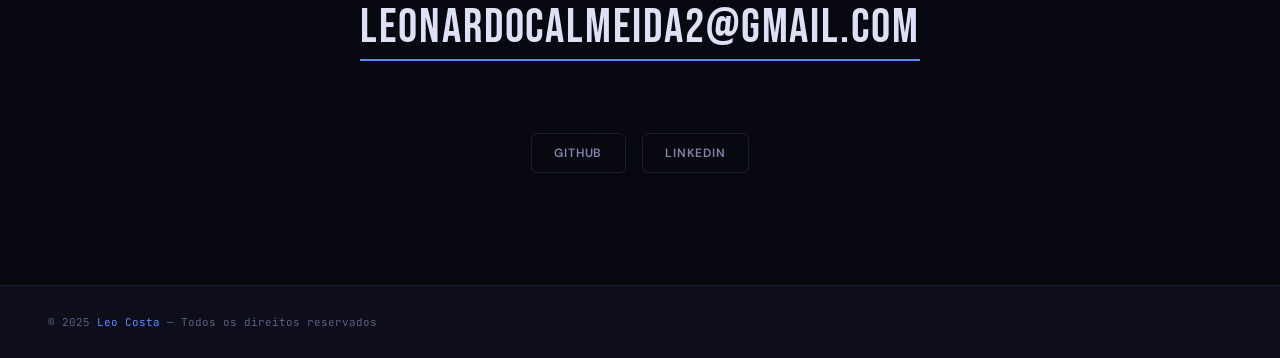
==== commit 83fb641d: "Remove modal link section from index.html Removed modal link section from the HTML." ====
--- a/index.html
+++ b/index.html
@@ -326,20 +326,7 @@
   <div class="foot-mono">© 2025 <em>Leo Costa</em> — Todos os direitos reservados</div>
 </footer>
 
-<!-- ── MODAL LINK ── -->
-<div class="modal-overlay" id="modal">
-  <div class="modal">
-    <button class="modal-close" onclick="closeModal()">✕</button>
-    <h3>Adicionar Link</h3>
-    <p>Cole a URL do projeto (GitHub, deploy, etc.)</p>
-    <label for="linkInput">URL do projeto</label>
-    <input type="url" id="linkInput" placeholder="https://github.com/seu-usuario/projeto">
-    <div class="modal-btns">
-      <button class="btn btn-outline" onclick="closeModal()" style="cursor:none">Cancelar</button>
-      <button class="btn btn-fill" onclick="saveLink()" style="cursor:none">Salvar →</button>
-    </div>
-  </div>
-</div>
+
 
 <script src="script.js"></script>
 </body>
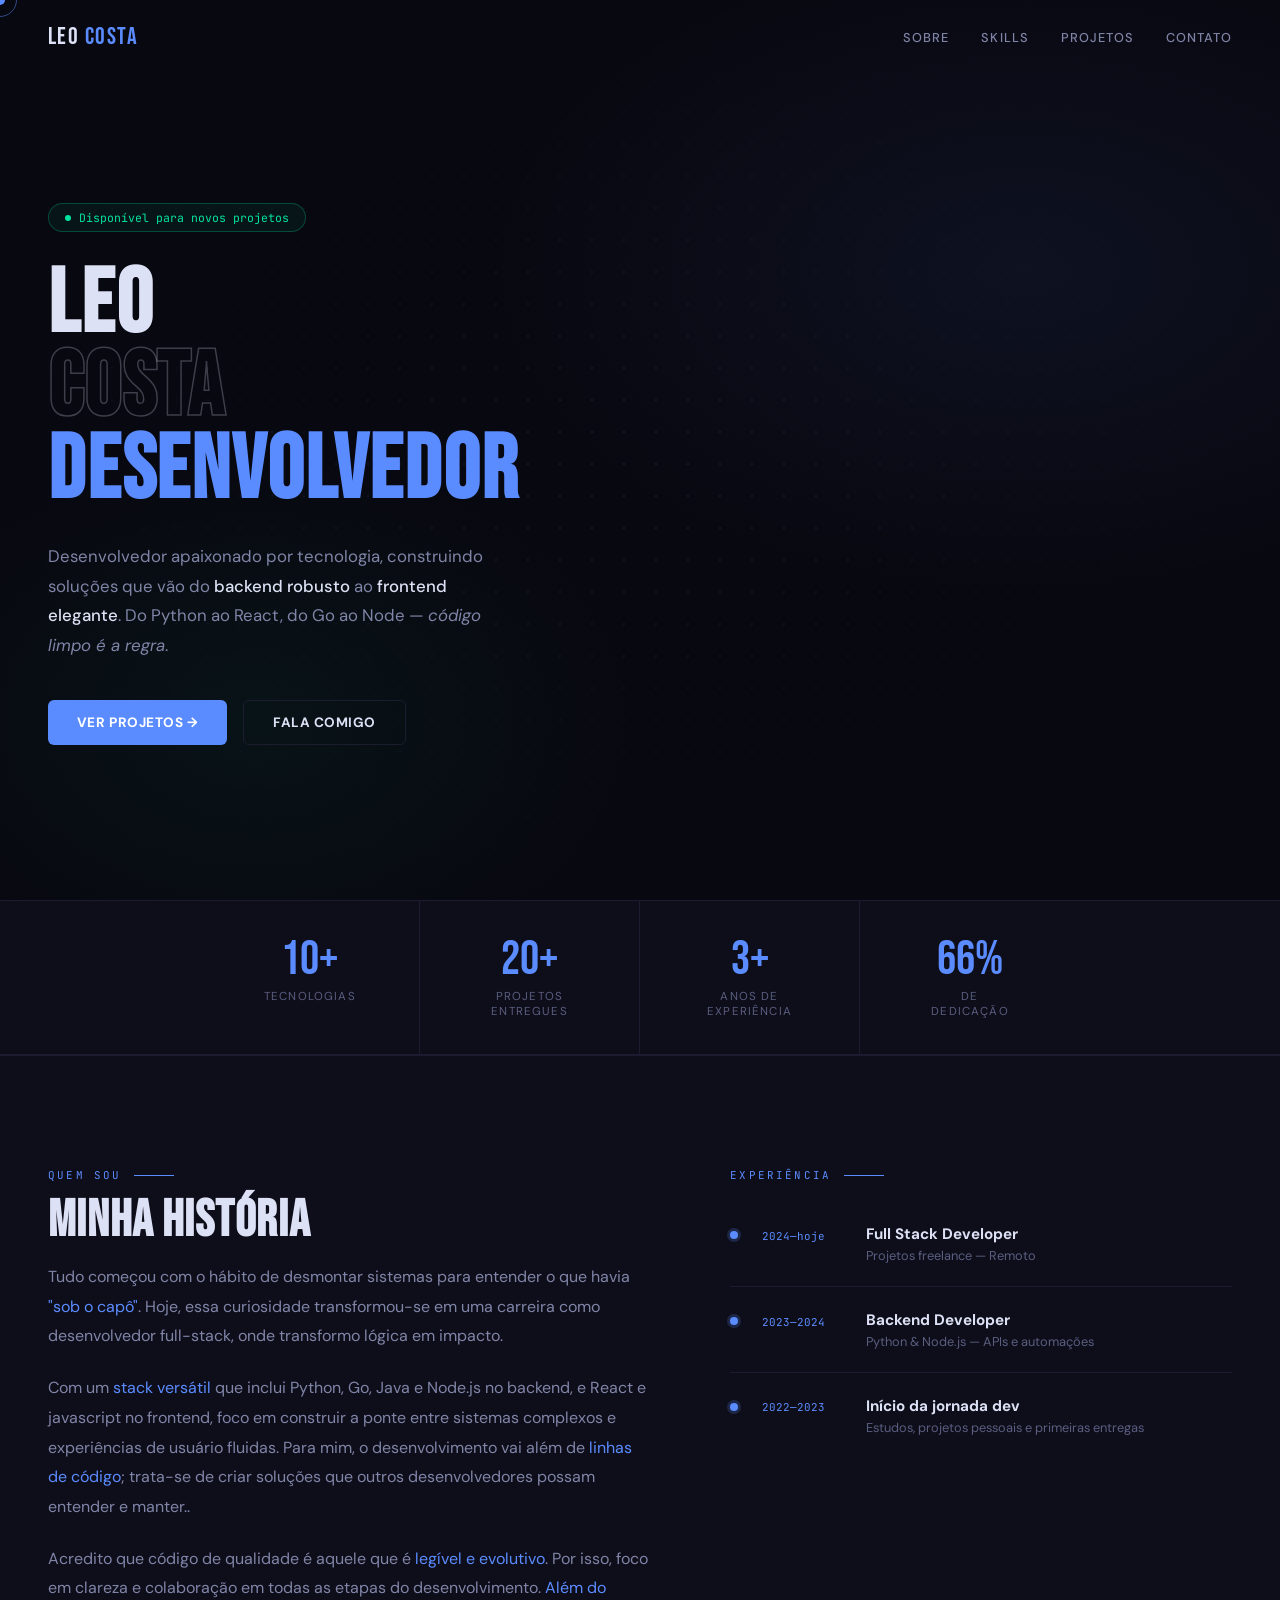
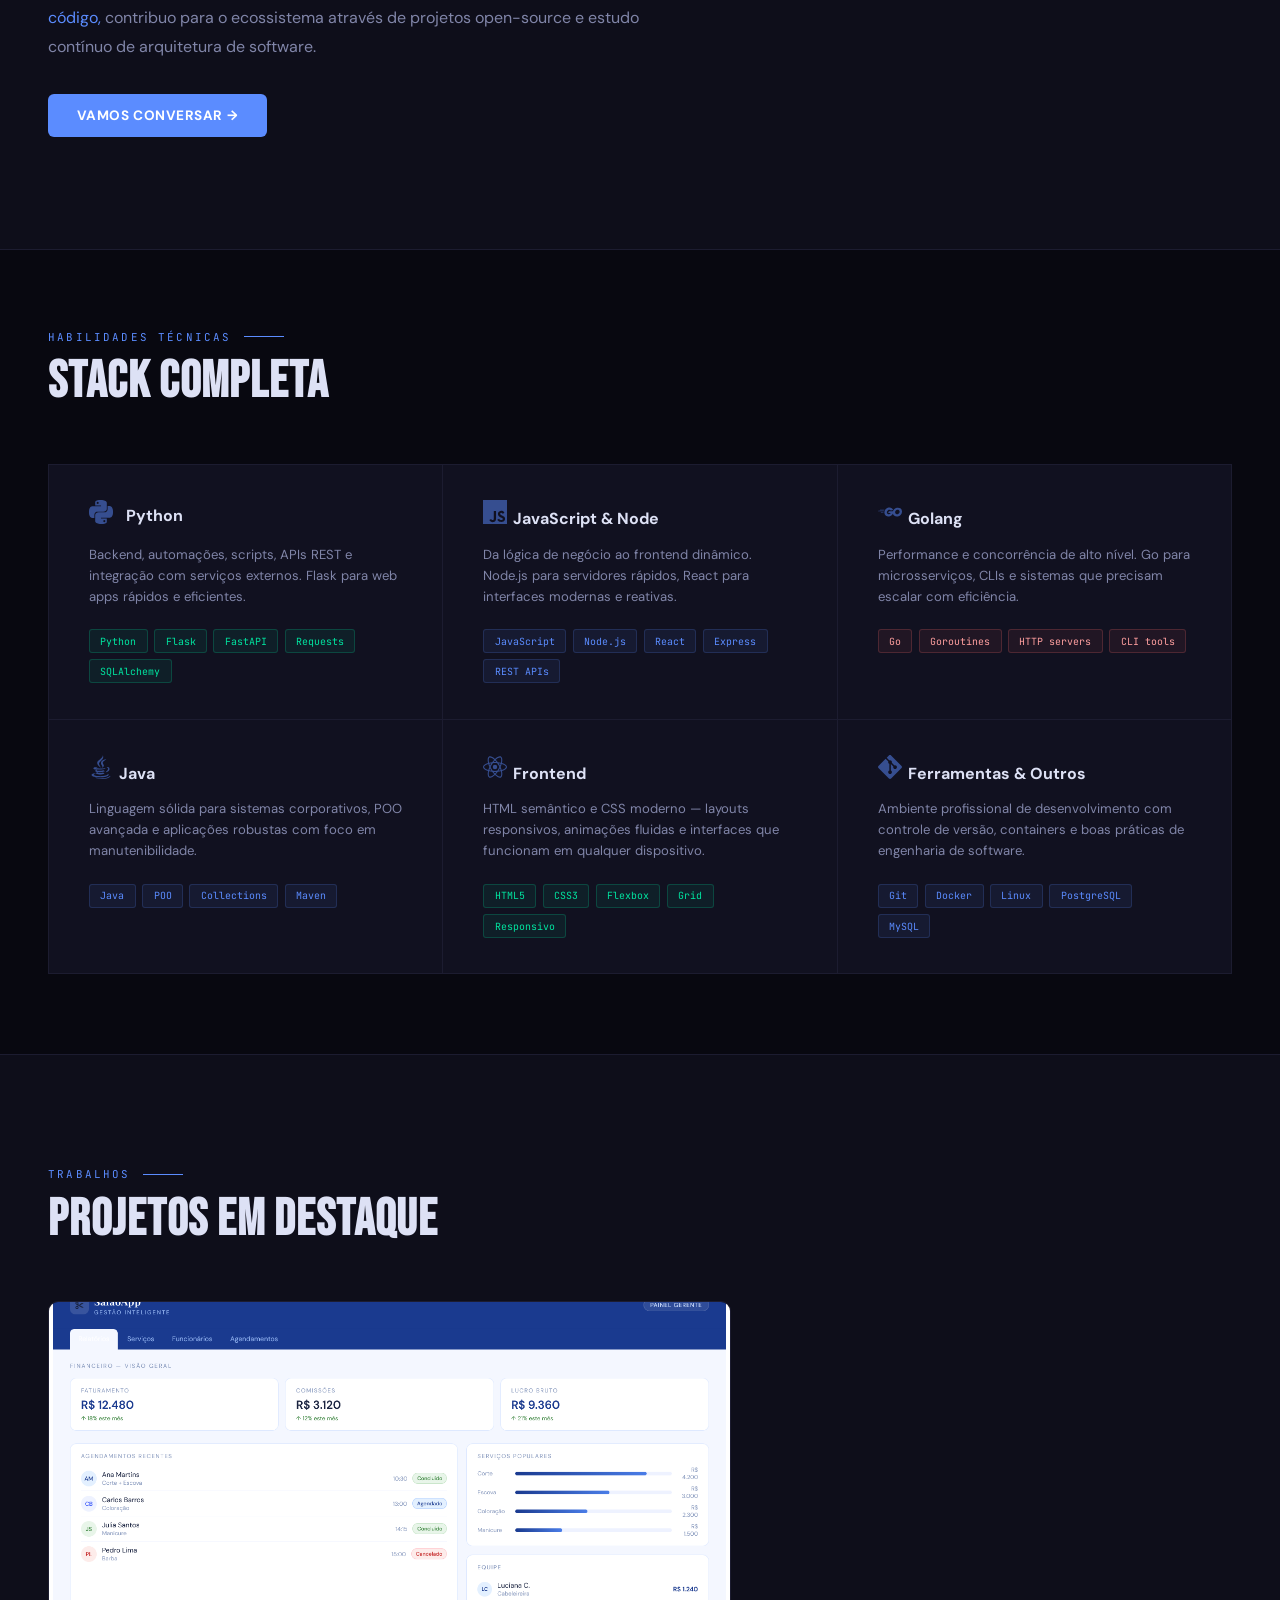
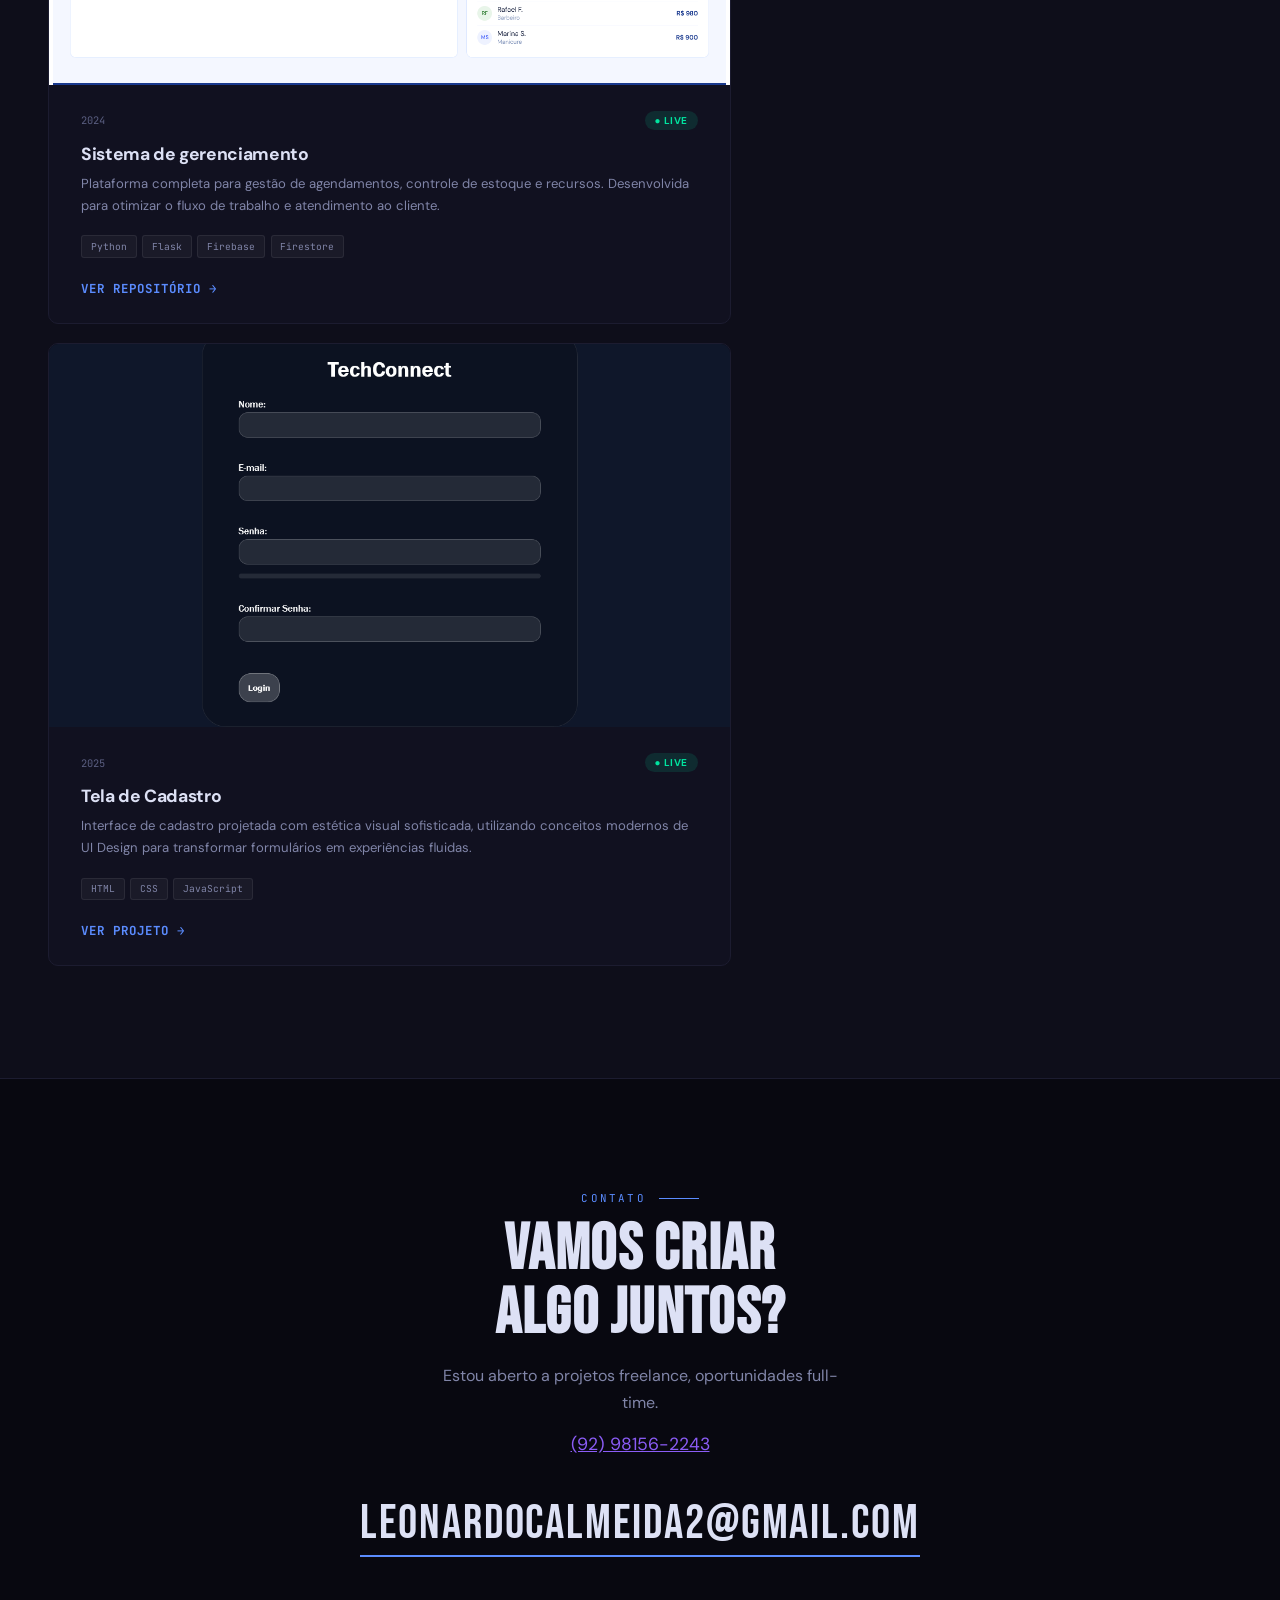
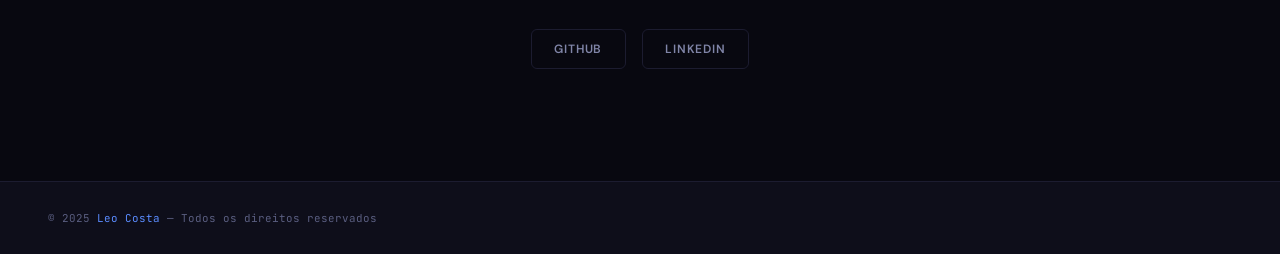
==== commit 37821c83: "Update contact information and social links in HTML" ====
--- a/index.html
+++ b/index.html
@@ -302,20 +302,22 @@
         Estou aberto a projetos freelance, oportunidades full-time.
       </p>
 
- <div style="text-align:center">
-
-    <a href="https://wa.me/5592981562243" target="_blank" class="big-email reveal">
-        (92) 98156-2243
-    </a>
-    <br> 
-    <a href="mailto:leonardocalmeida2@gmail.com" class="big-email reveal">
-        leonardocalmeida2@gmail.com
-    </a>
-</div>
+      <!-- Adicionando o seu Telefone/WhatsApp -->
+      <div style="text-align:center; margin-top: 1rem;">
+        <a href="https://wa.me/5592981562243" target="_blank" rel="noopener noreferrer" style="color: #8b5cf6; text-decoration: underline; font-family: var(--font-mono); font-size: 1.1rem;">
+          (92) 98156-2243
+        </a>
+      </div>
+
+      <div style="text-align:center">
+        <a href="mailto:leonardocalmeida2@gmail.com" class="big-email reveal">
+          leonardocalmeida2@gmail.com
+        </a>
+      </div>
 
       <div class="socials reveal">
-        <a href="https://github.com/leocosta06" target="_blank" rel="noopener noreferrer" class="soc-btn"> GitHub</a>
-        <a href="www.linkedin.com/in/leonardo-costa-828502265" target="_blank" rel="noopener noreferrer" class="soc-btn"> LinkedIn</a>
+        <a href="https://github.com/leocosta06" target="_blank" rel="noopener noreferrer" class="soc-btn">GitHub</a>
+        <a href="https://www.linkedin.com/in/leonardo-costa-828502265" target="_blank" rel="noopener noreferrer" class="soc-btn">LinkedIn</a>
       </div>
     </div>
   </div>
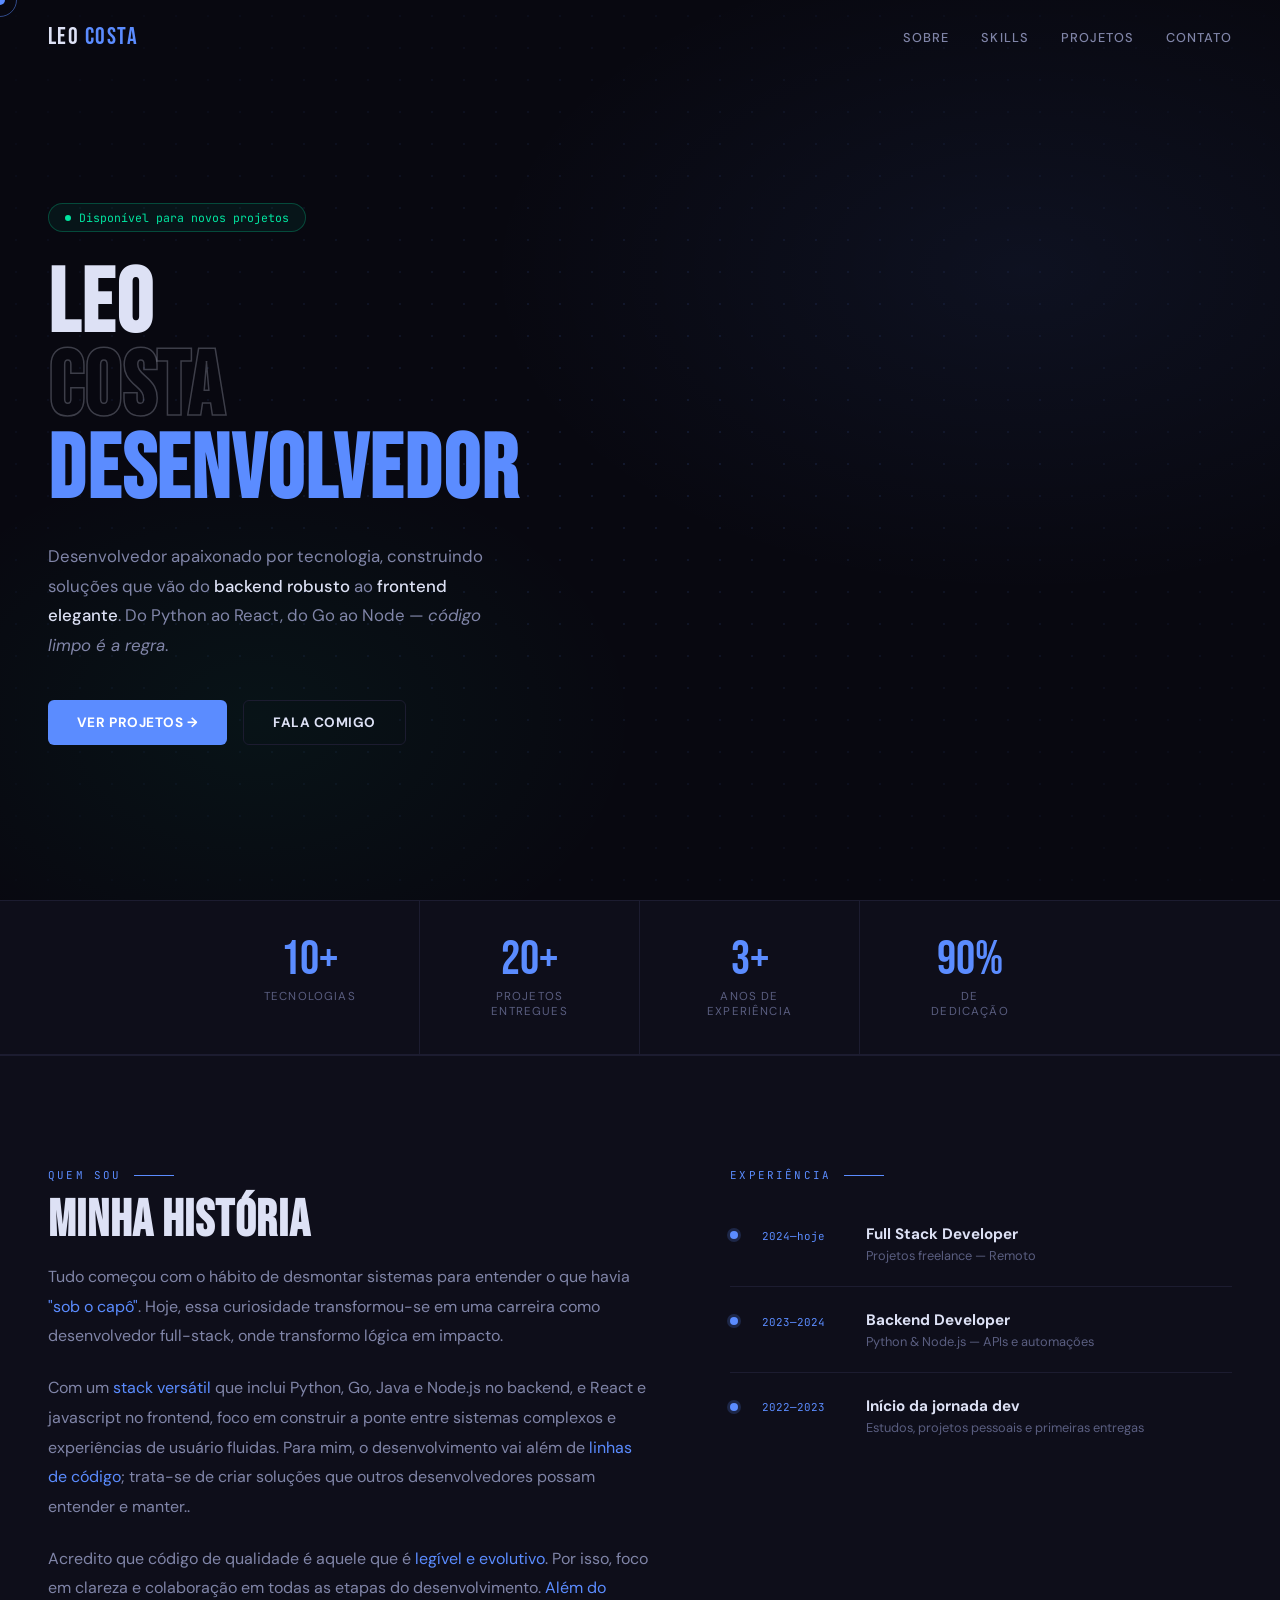
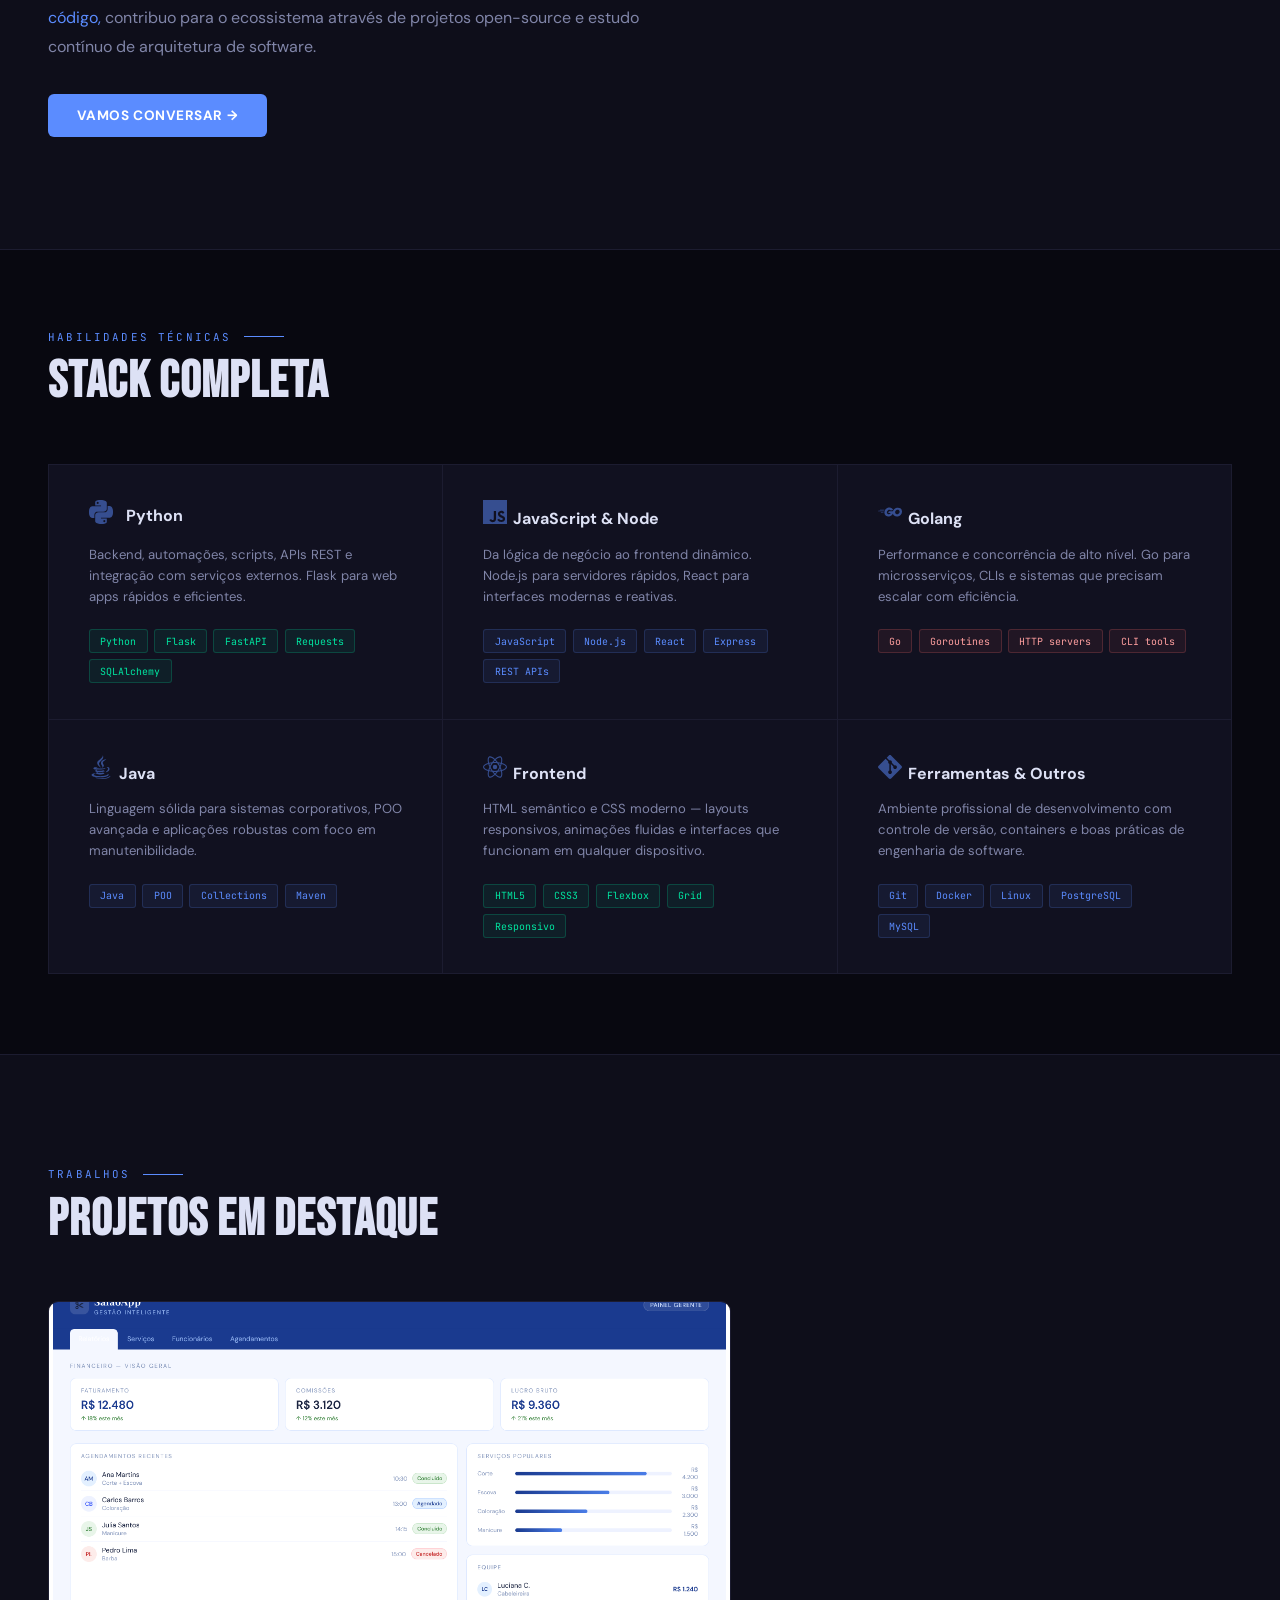
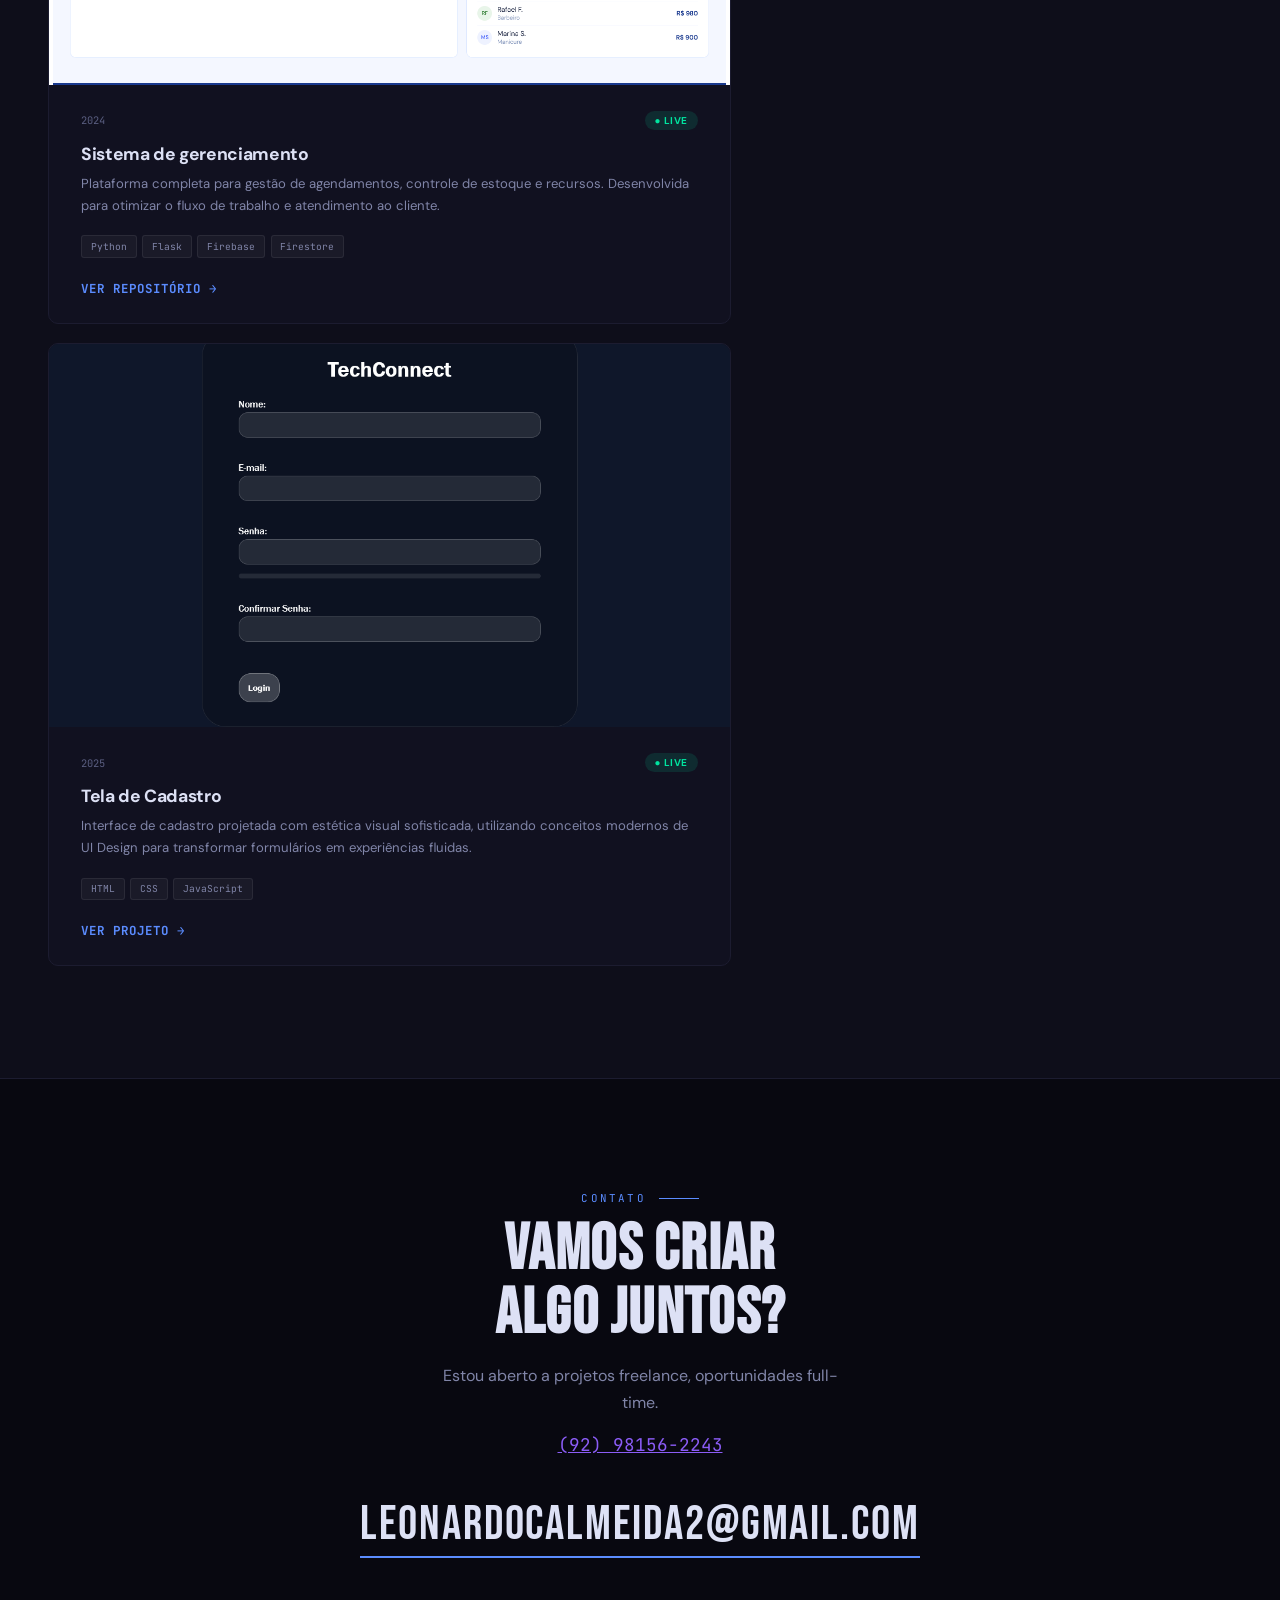
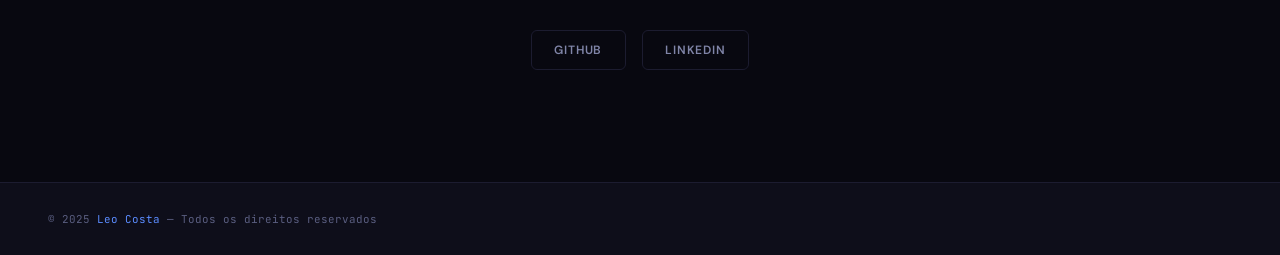
==== commit f8e5bcef: "Update index.html" ====
--- a/index.html
+++ b/index.html
@@ -302,9 +302,10 @@
         Estou aberto a projetos freelance, oportunidades full-time.
       </p>
 
-      <!-- Adicionando o seu Telefone/WhatsApp -->
-      <div style="text-align:center; margin-top: 1rem;">
-        <a href="https://wa.me/5592981562243" target="_blank" rel="noopener noreferrer" style="color: #8b5cf6; text-decoration: underline; font-family: var(--font-mono); font-size: 1.1rem;">
+
+      
+      <div style="text-align:center">
+        <a href="https://wa.me/5592981562243" target="_blank" rel="noopener noreferrer" class="contact-phone">
           (92) 98156-2243
         </a>
       </div>
--- a/style.css
+++ b/style.css
@@ -348,7 +348,7 @@
 .pill.green{background:rgba(0,229,160,.07);color:var(--accent3);border-color:rgba(0,229,160,.2)}
 .pill.red{background:rgba(255,107,107,.07);color:#ff9f9f;border-color:rgba(255,107,107,.2)}
 .skill-icon-img {
-  width: 24px; /* Ajuste o valor conforme necessário */
+  width: 24px; 
   height: auto;
 }
 
@@ -498,32 +498,77 @@
 .modal-close:hover{color:var(--text)}
 
 /* ── CONTACT ── */
-#contact{text-align:center}
-.contact-inner{max-width:640px;margin:0 auto}
-.big-email{
-  display:inline-block;
-  font-family:'Bebas Neue',sans-serif;
-  font-size:clamp(1.8rem,4vw,3rem);
-  color:var(--text);
-  text-decoration:none;
-  letter-spacing:.04em;
-  margin:2.5rem 0;
-  border-bottom:2px solid var(--accent);
-  padding-bottom:.2rem;
-  transition:color .2s;
-}
-.big-email:hover{color:var(--accent)}
-.socials{display:flex;justify-content:center;gap:1rem;flex-wrap:wrap;margin-top:2rem}
-.soc-btn{
-  display:inline-flex;align-items:center;gap:.5rem;
-  padding:.7rem 1.4rem;
-  border:1px solid var(--border);border-radius:6px;
-  font-size:.75rem;font-weight:600;
-  color:var(--muted2);text-decoration:none;
-  text-transform:uppercase;letter-spacing:.07em;
-  transition:all .2s;cursor:none;
-}
-.soc-btn:hover{color:var(--accent);border-color:rgba(91,140,255,.4);background:rgba(91,140,255,.06)}
+#contact {
+  text-align: center;
+}
+
+.contact-inner {
+  max-width: 640px;
+  margin: 0 auto;
+}
+
+/* Estilo para o link do WhatsApp/Telefone */
+.contact-phone {
+  display: block;
+  margin-top: 1rem;
+  color: #8b5cf6; /* Cor roxa da imagem */
+  text-decoration: underline;
+  font-family: 'JetBrains Mono', monospace;
+  font-size: 1.1rem;
+  transition: opacity 0.2s;
+}
+
+.contact-phone:hover {
+  opacity: 0.8;
+}
+
+.big-email {
+  display: inline-block;
+  font-family: 'Bebas Neue', sans-serif;
+  font-size: clamp(1.8rem, 4vw, 3rem);
+  color: var(--text);
+  text-decoration: none;
+  letter-spacing: .04em;
+  margin: 2.5rem 0;
+  border-bottom: 2px solid var(--accent);
+  padding-bottom: .2rem;
+  transition: color .2s;
+}
+
+.big-email:hover {
+  color: var(--accent);
+}
+
+.socials {
+  display: flex;
+  justify-content: center;
+  gap: 1rem;
+  flex-wrap: wrap;
+  margin-top: 2rem;
+}
+
+.soc-btn {
+  display: inline-flex;
+  align-items: center;
+  gap: .5rem;
+  padding: .7rem 1.4rem;
+  border: 1px solid var(--border);
+  border-radius: 6px;
+  font-size: .75rem;
+  font-weight: 600;
+  color: var(--muted2);
+  text-decoration: none;
+  text-transform: uppercase;
+  letter-spacing: .07em;
+  transition: all .2s;
+  cursor: none;
+}
+
+.soc-btn:hover {
+  color: var(--accent);
+  border-color: rgba(91, 140, 255, 0.4);
+  background: rgba(91, 140, 255, 0.06);
+}
 
 /* ── FOOTER ── */
 footer{
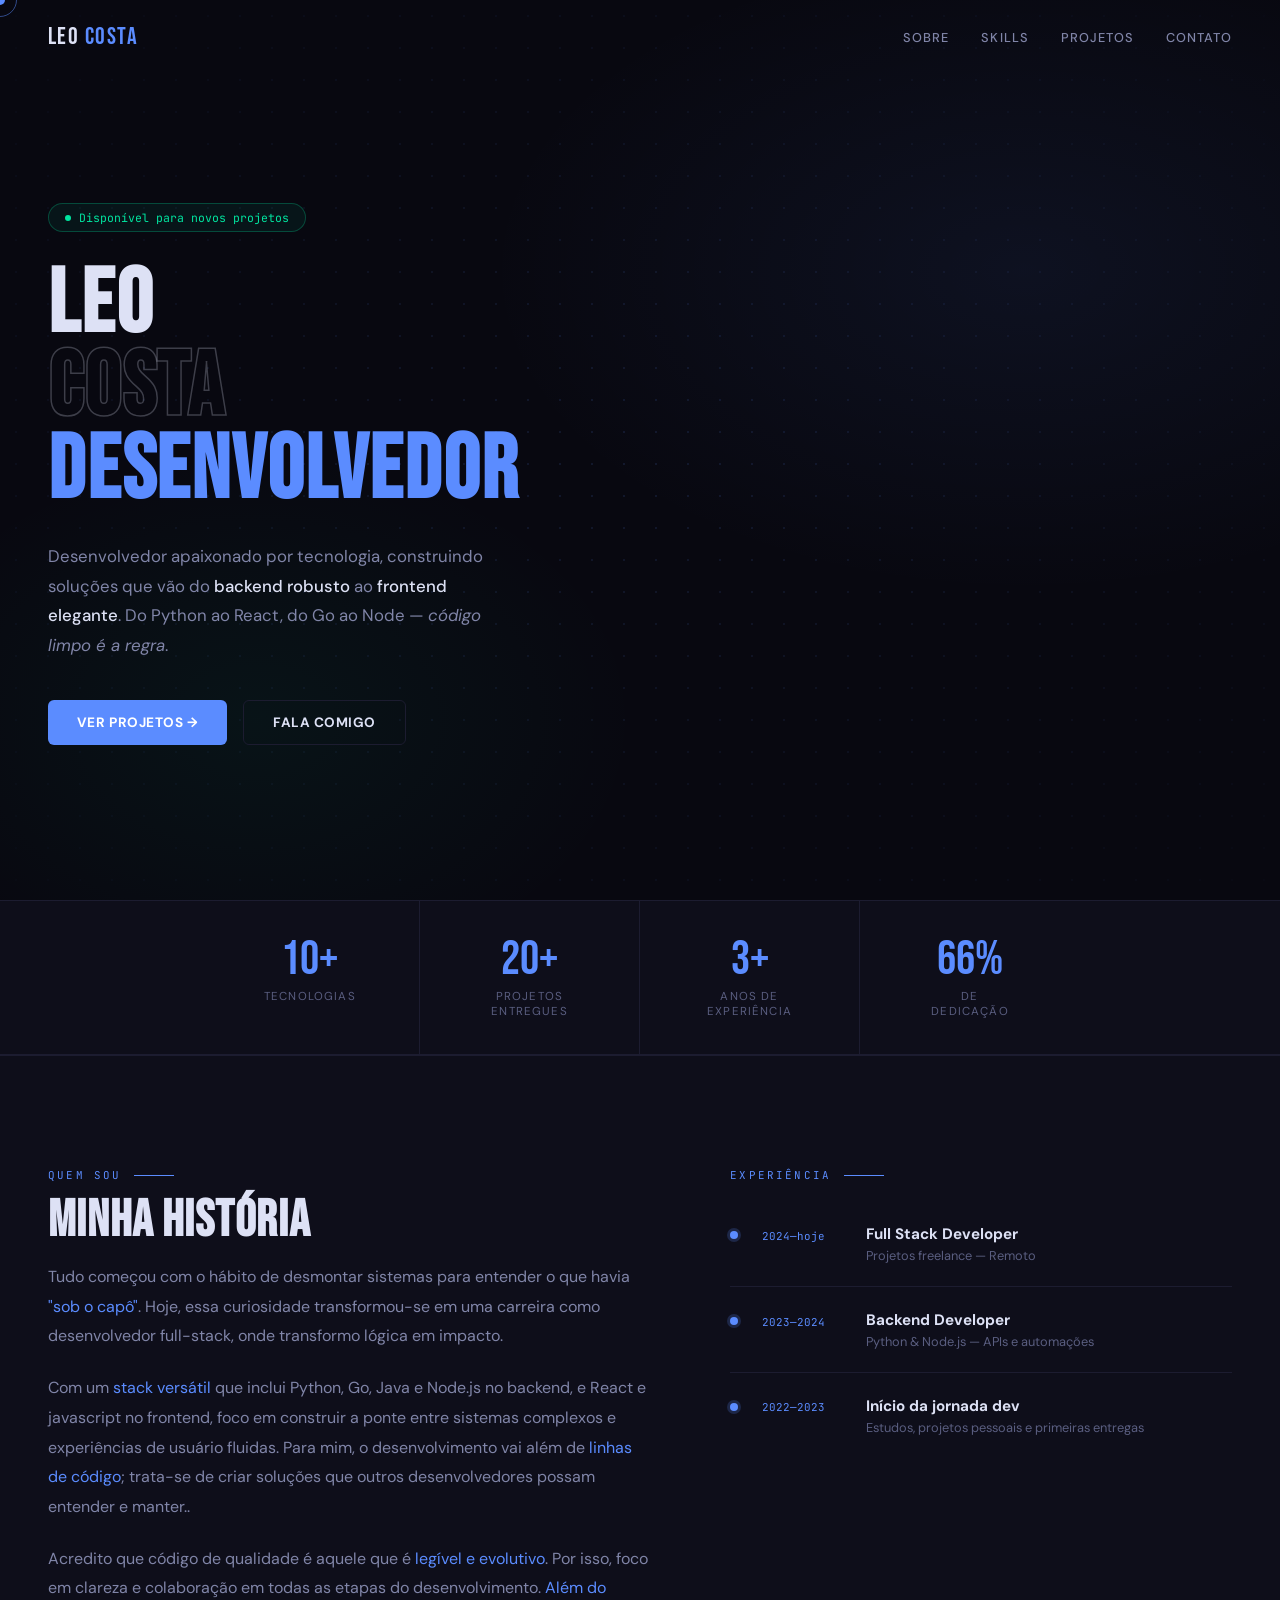
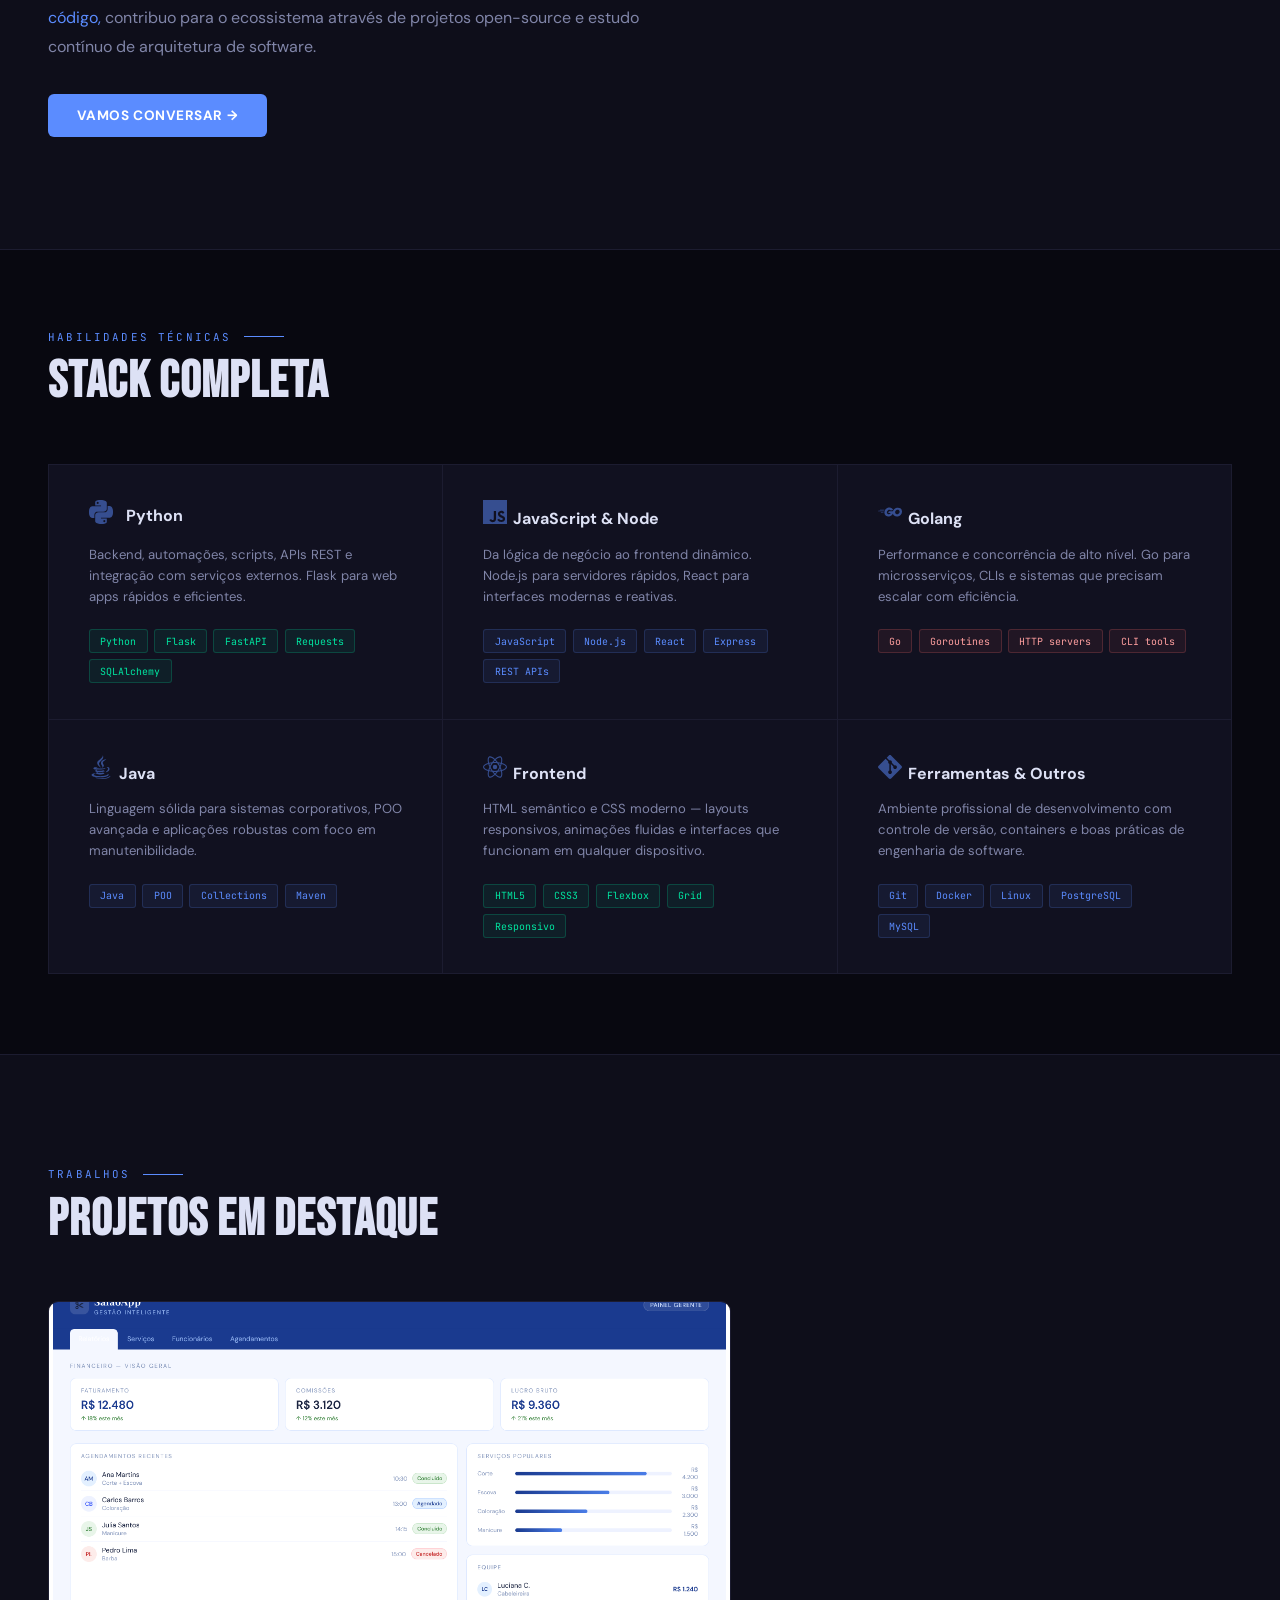
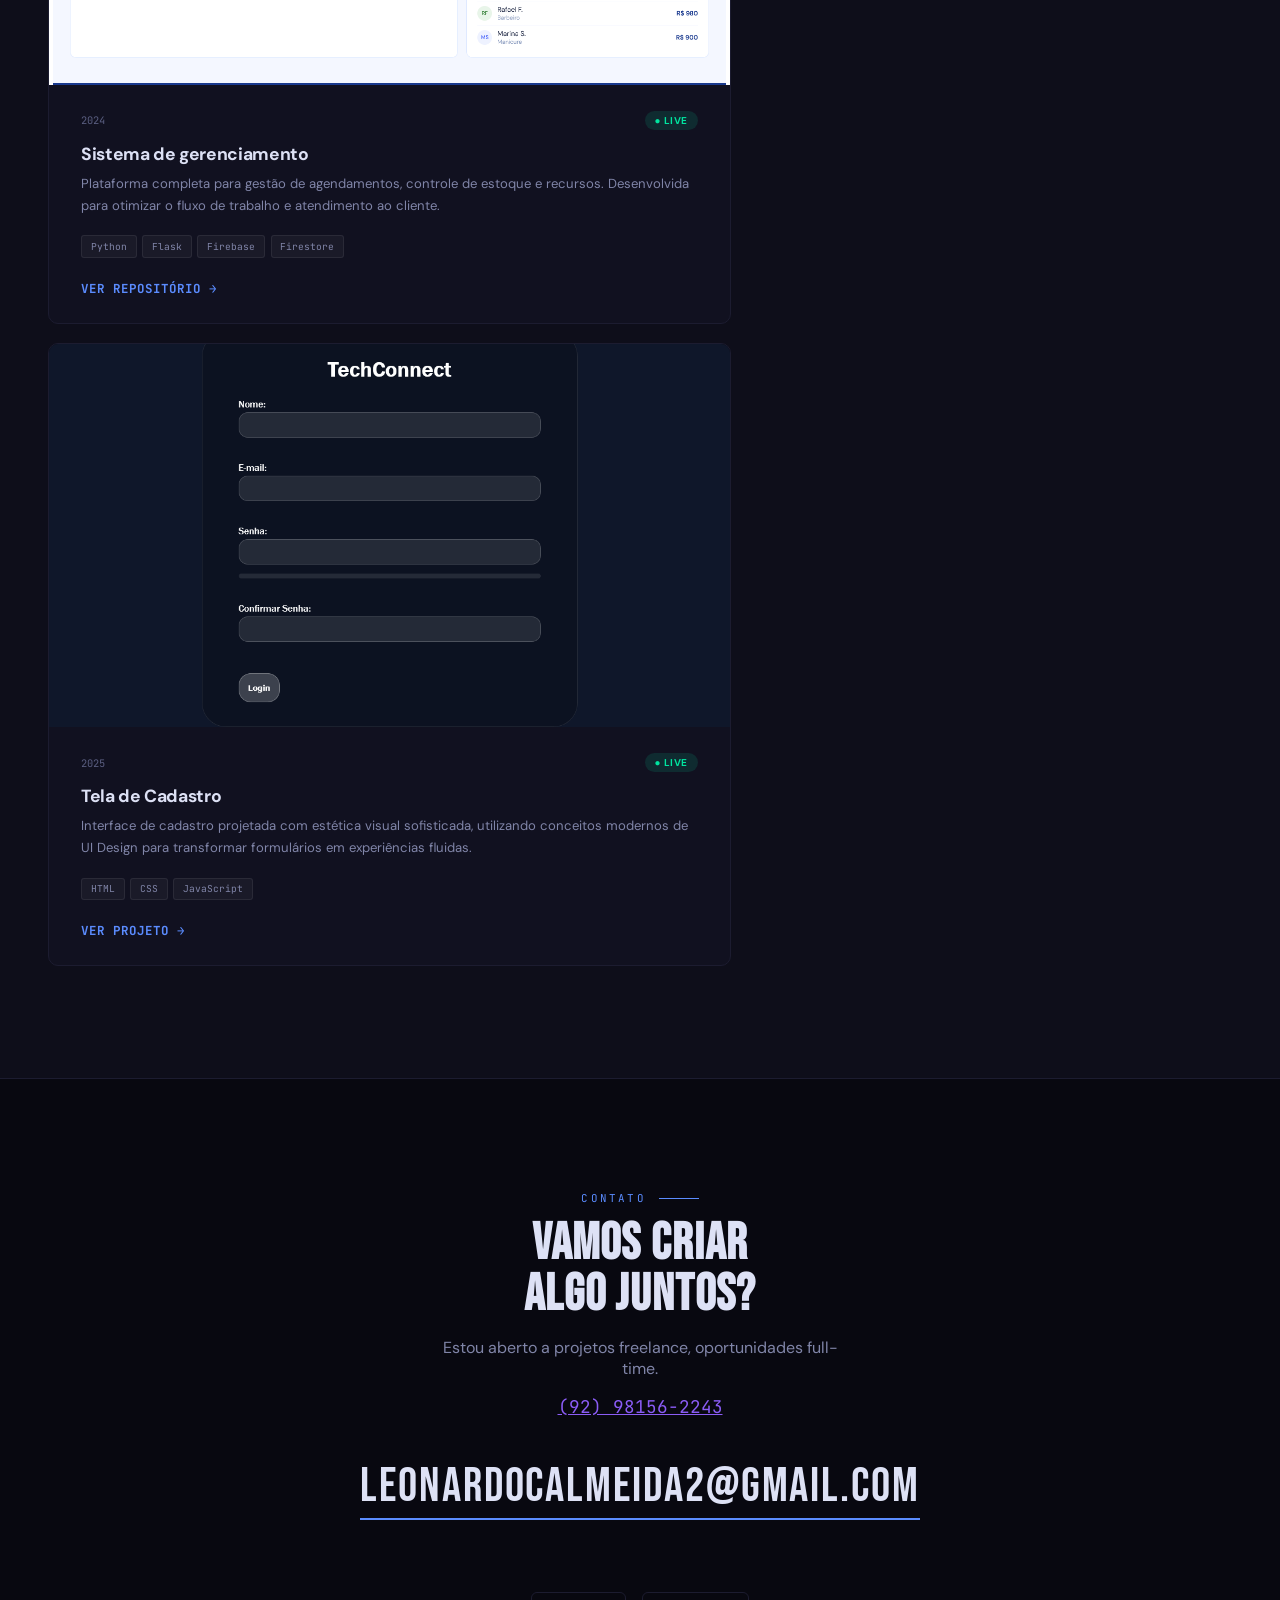
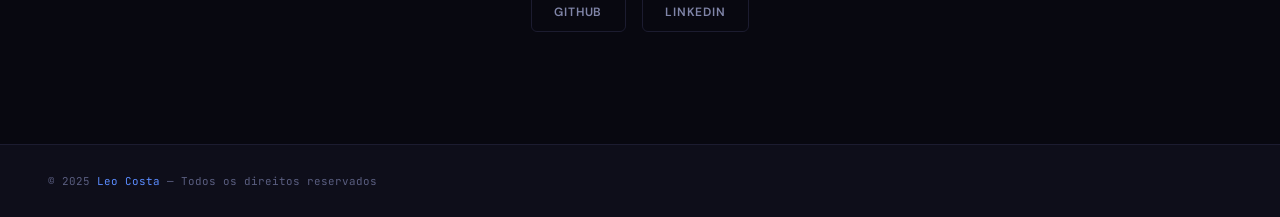
==== commit 7407a3e3: "Update index.html" ====
--- a/index.html
+++ b/index.html
@@ -295,16 +295,12 @@
   <div class="sec-inner">
     <div class="contact-inner">
       <div class="sec-eyebrow reveal" style="justify-content:center">Contato</div>
-      <h2 class="sec-title reveal" style="text-align:center;font-size:clamp(2.5rem,5vw,5rem)">
-        VAMOS CRIAR<br>ALGO JUNTOS?
-      </h2>
-      <p class="reveal" style="color:var(--muted2);font-size:1rem;line-height:1.7;text-align:center;max-width:420px;margin:0 auto">
+      <h2 class="sec-title reveal" style="text-align:center">VAMOS CRIAR<br>ALGO JUNTOS?</h2>
+      <p class="reveal" style="color:var(--muted2);text-align:center;max-width:420px;margin:0 auto">
         Estou aberto a projetos freelance, oportunidades full-time.
       </p>
 
-
-      
-      <div style="text-align:center">
+      <div style="text-align:center; margin-top: 1rem;">
         <a href="https://wa.me/5592981562243" target="_blank" rel="noopener noreferrer" class="contact-phone">
           (92) 98156-2243
         </a>
@@ -312,7 +308,7 @@
 
       <div style="text-align:center">
         <a href="mailto:leonardocalmeida2@gmail.com" class="big-email reveal">
-          leonardocalmeida2@gmail.com
+          LEONARDOCALMEIDA2@GMAIL.COM
         </a>
       </div>
 
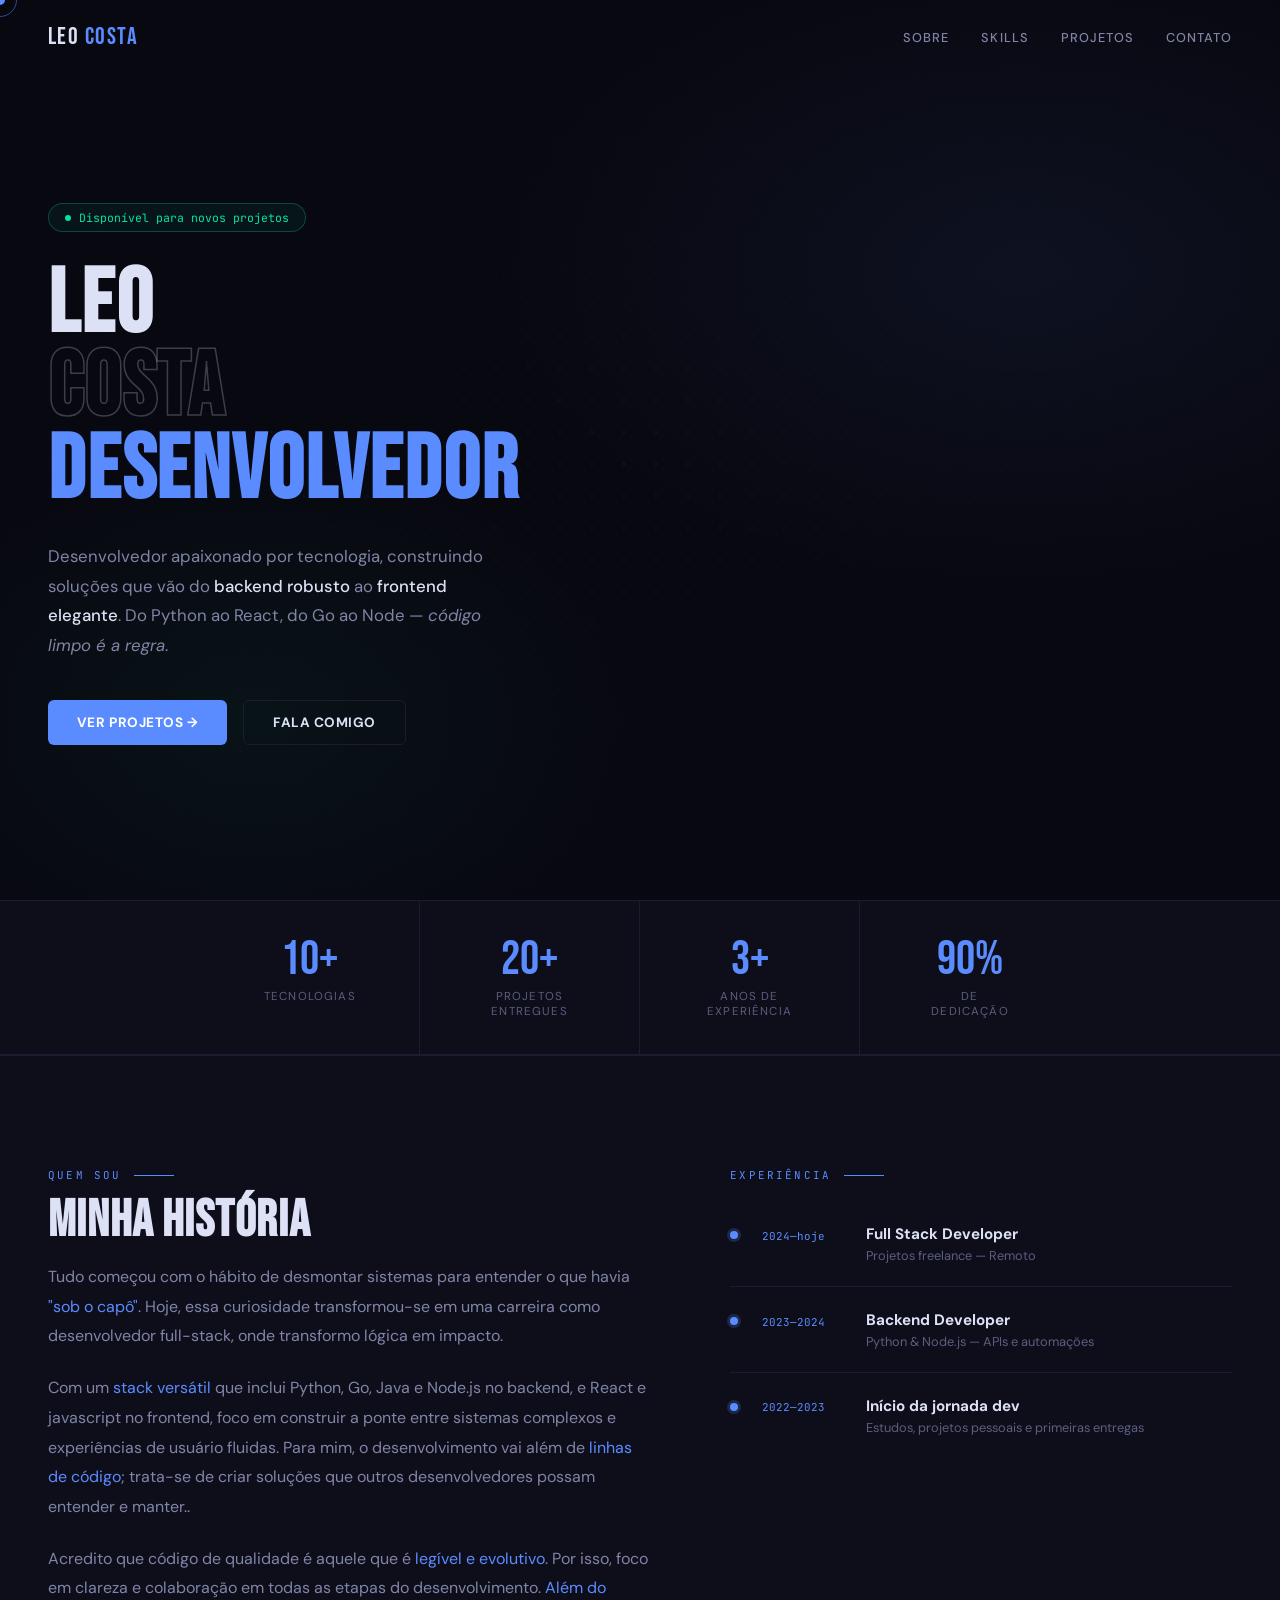
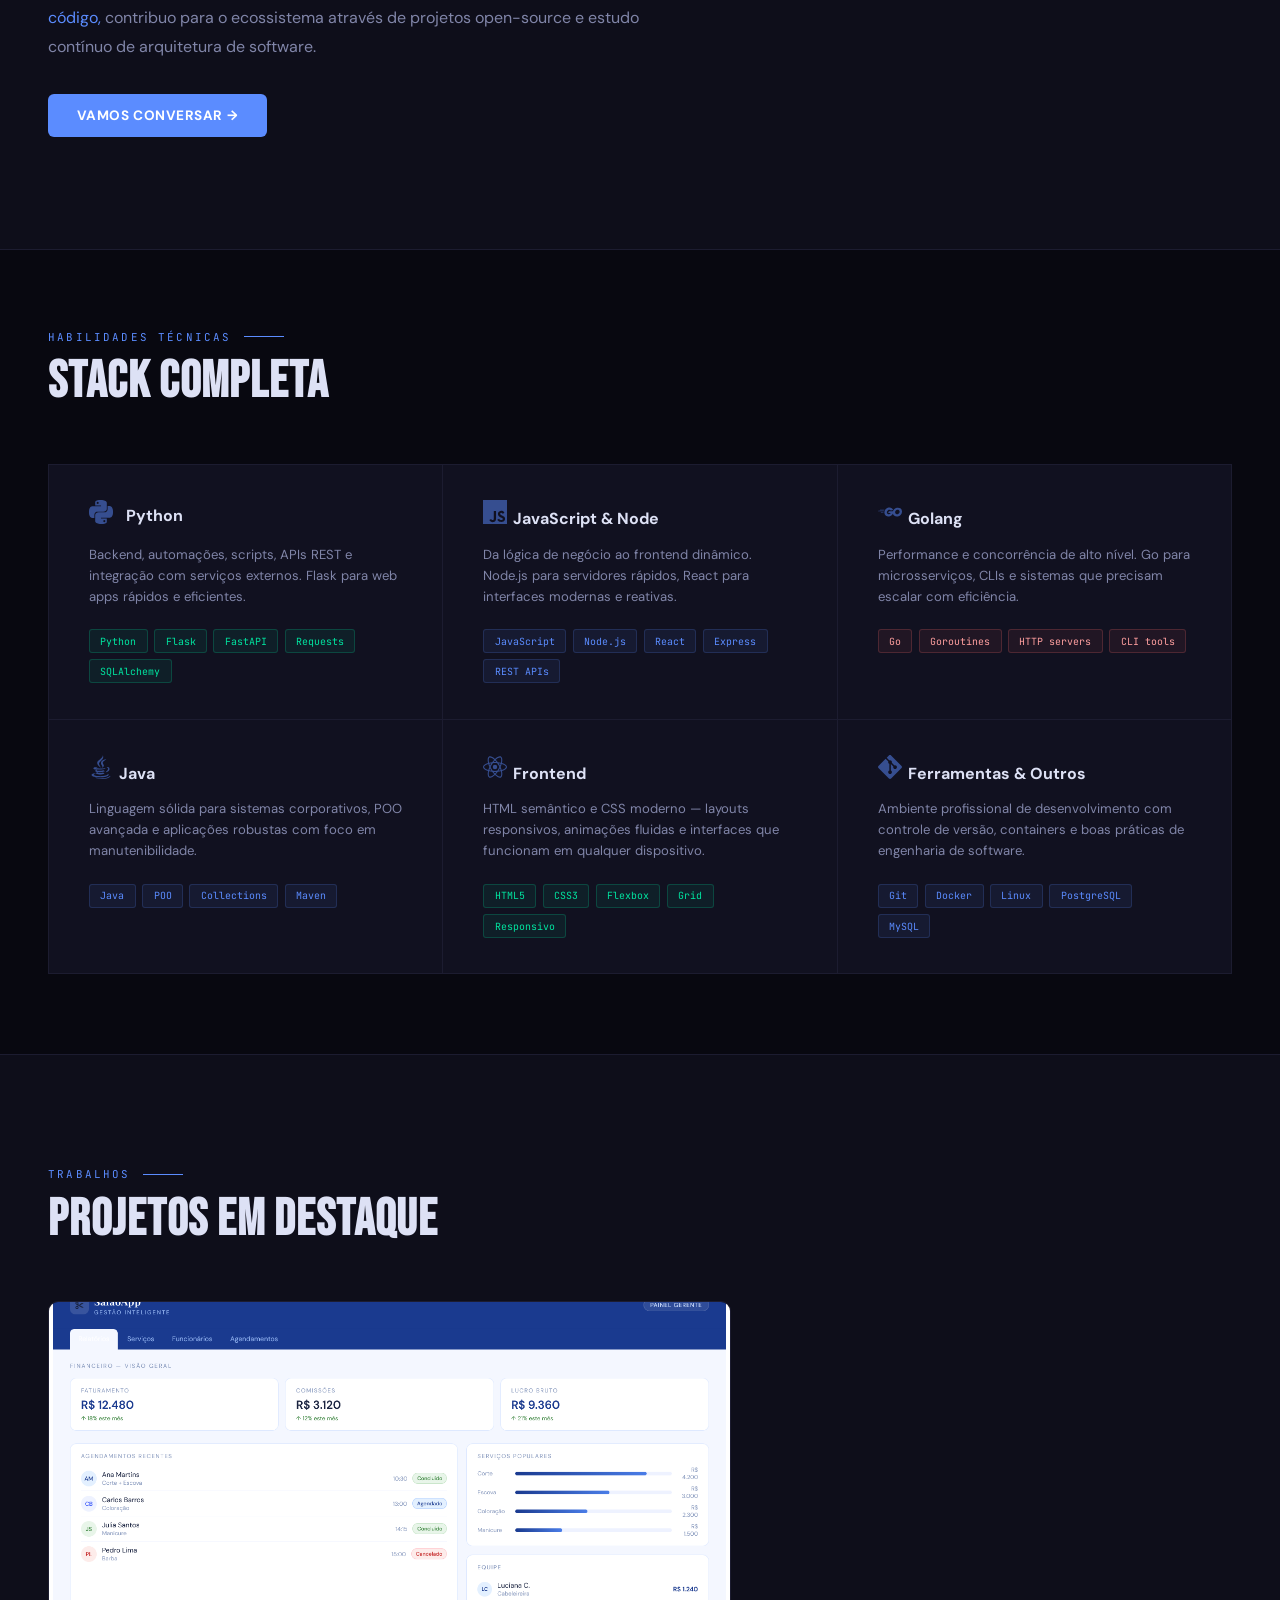
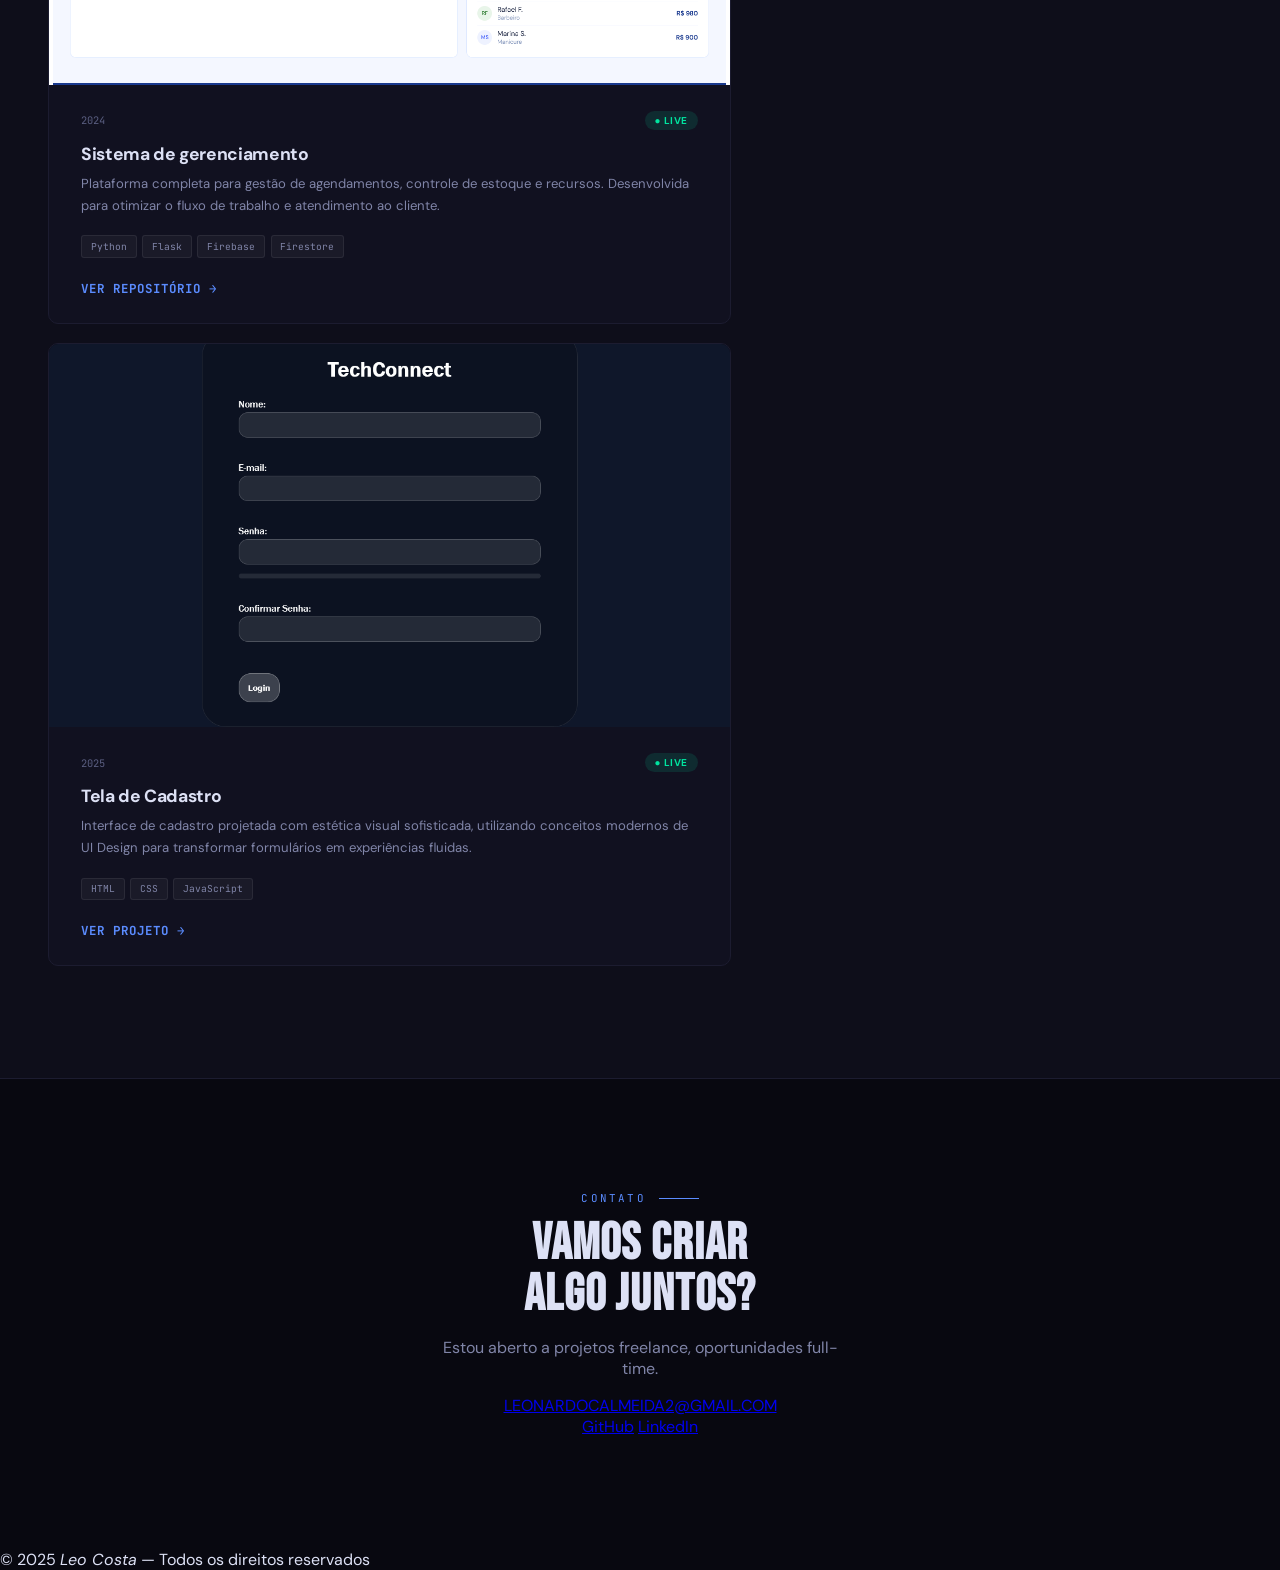
==== commit 794d87d2: "Update index.html" ====
--- a/index.html
+++ b/index.html
@@ -301,7 +301,7 @@
       </p>
 
       <div style="text-align:center; margin-top: 1rem;">
-        <a href="https://wa.me/5592981562243" target="_blank" rel="noopener noreferrer" class="contact-phone">
+        <a href="https://wa.me/5592981562243" target="_blank" rel="noopener noreferrer" class="big-email>
           (92) 98156-2243
         </a>
       </div>
--- a/style.css
+++ b/style.css
@@ -509,13 +509,17 @@
 
 /* Estilo para o link do WhatsApp/Telefone */
 .contact-phone {
-  display: block;
-  margin-top: 1rem;
-  color: #8b5cf6; /* Cor roxa da imagem */
-  text-decoration: underline;
-  font-family: 'JetBrains Mono', monospace;
-  font-size: 1.1rem;
-  transition: opacity 0.2s;
+{
+  display: inline-block;
+  font-family: 'Bebas Neue', sans-serif;
+  font-size: clamp(1.8rem, 4vw, 3rem);
+  color: var(--text);
+  text-decoration: none;
+  letter-spacing: .04em;
+  margin: 2.5rem 0;
+  border-bottom: 2px solid var(--accent);
+  padding-bottom: .2rem;
+  transition: color .2s;
 }
 
 .contact-phone:hover {
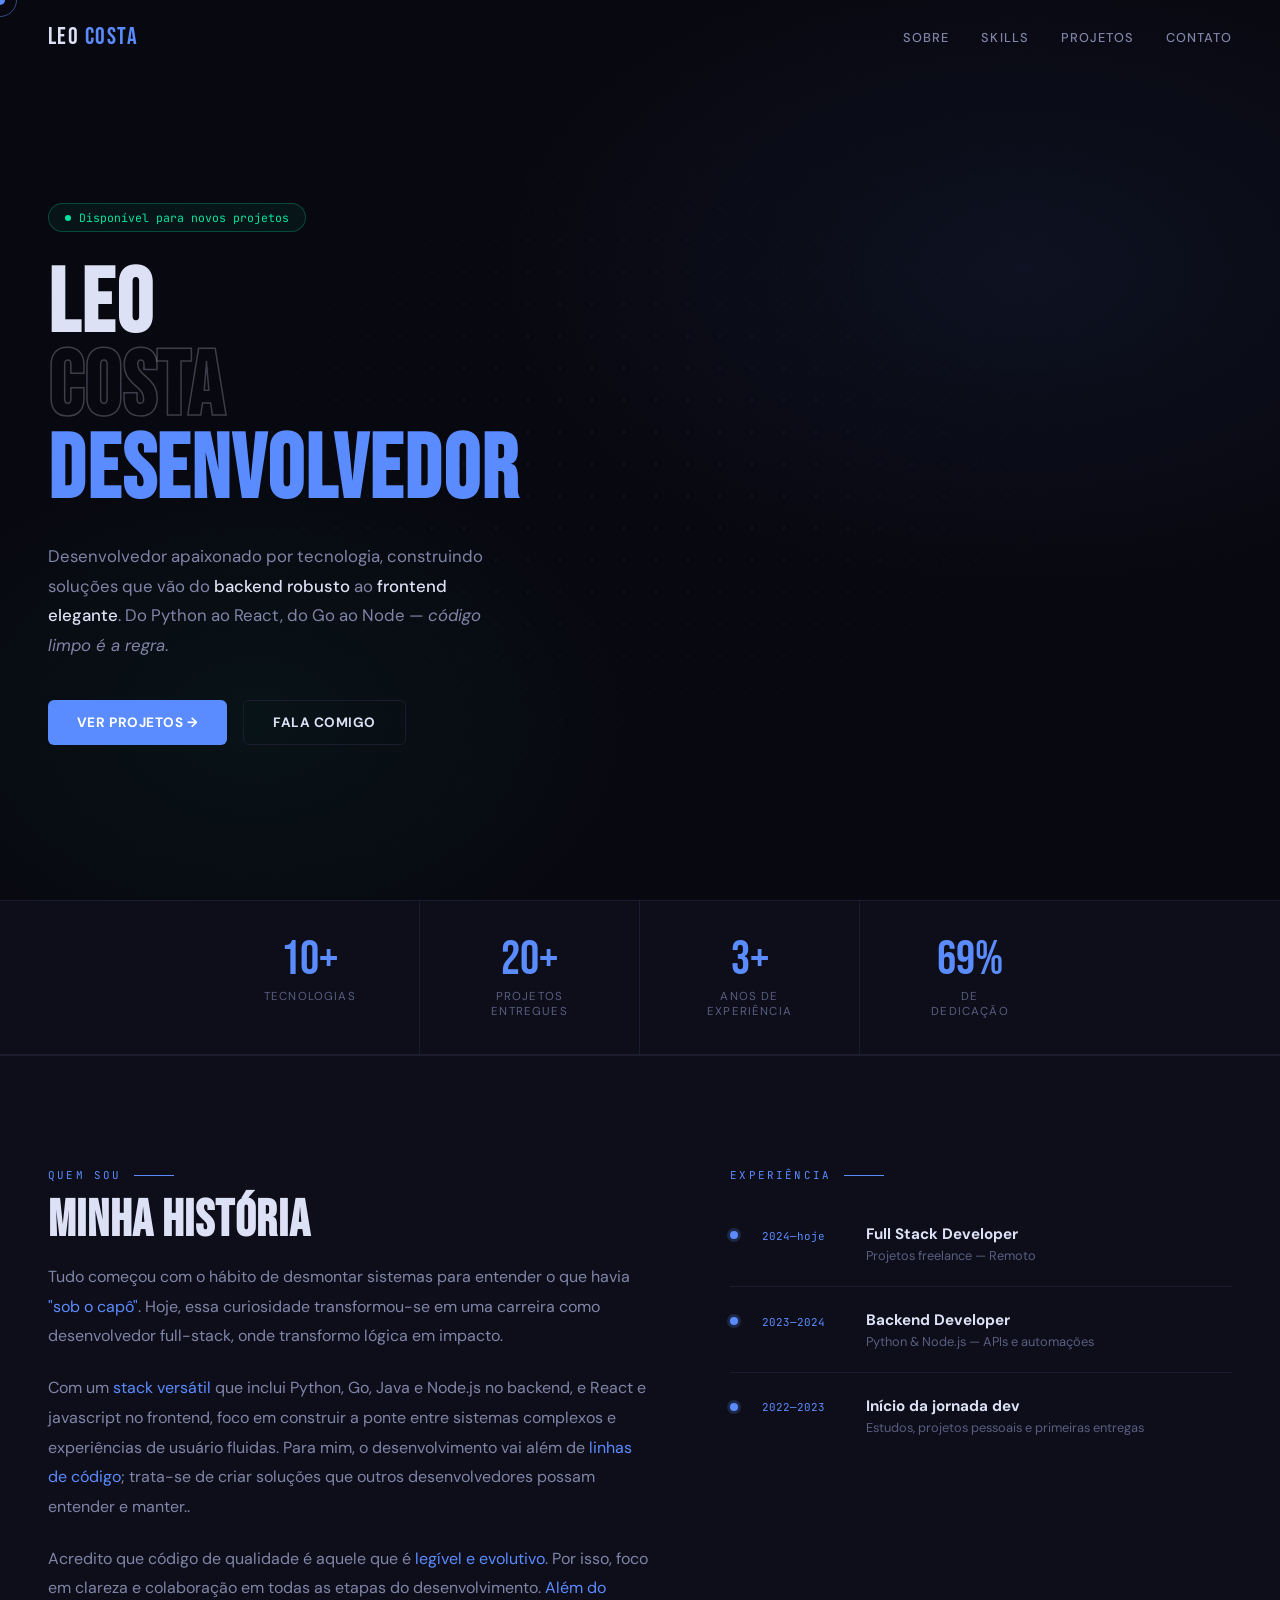
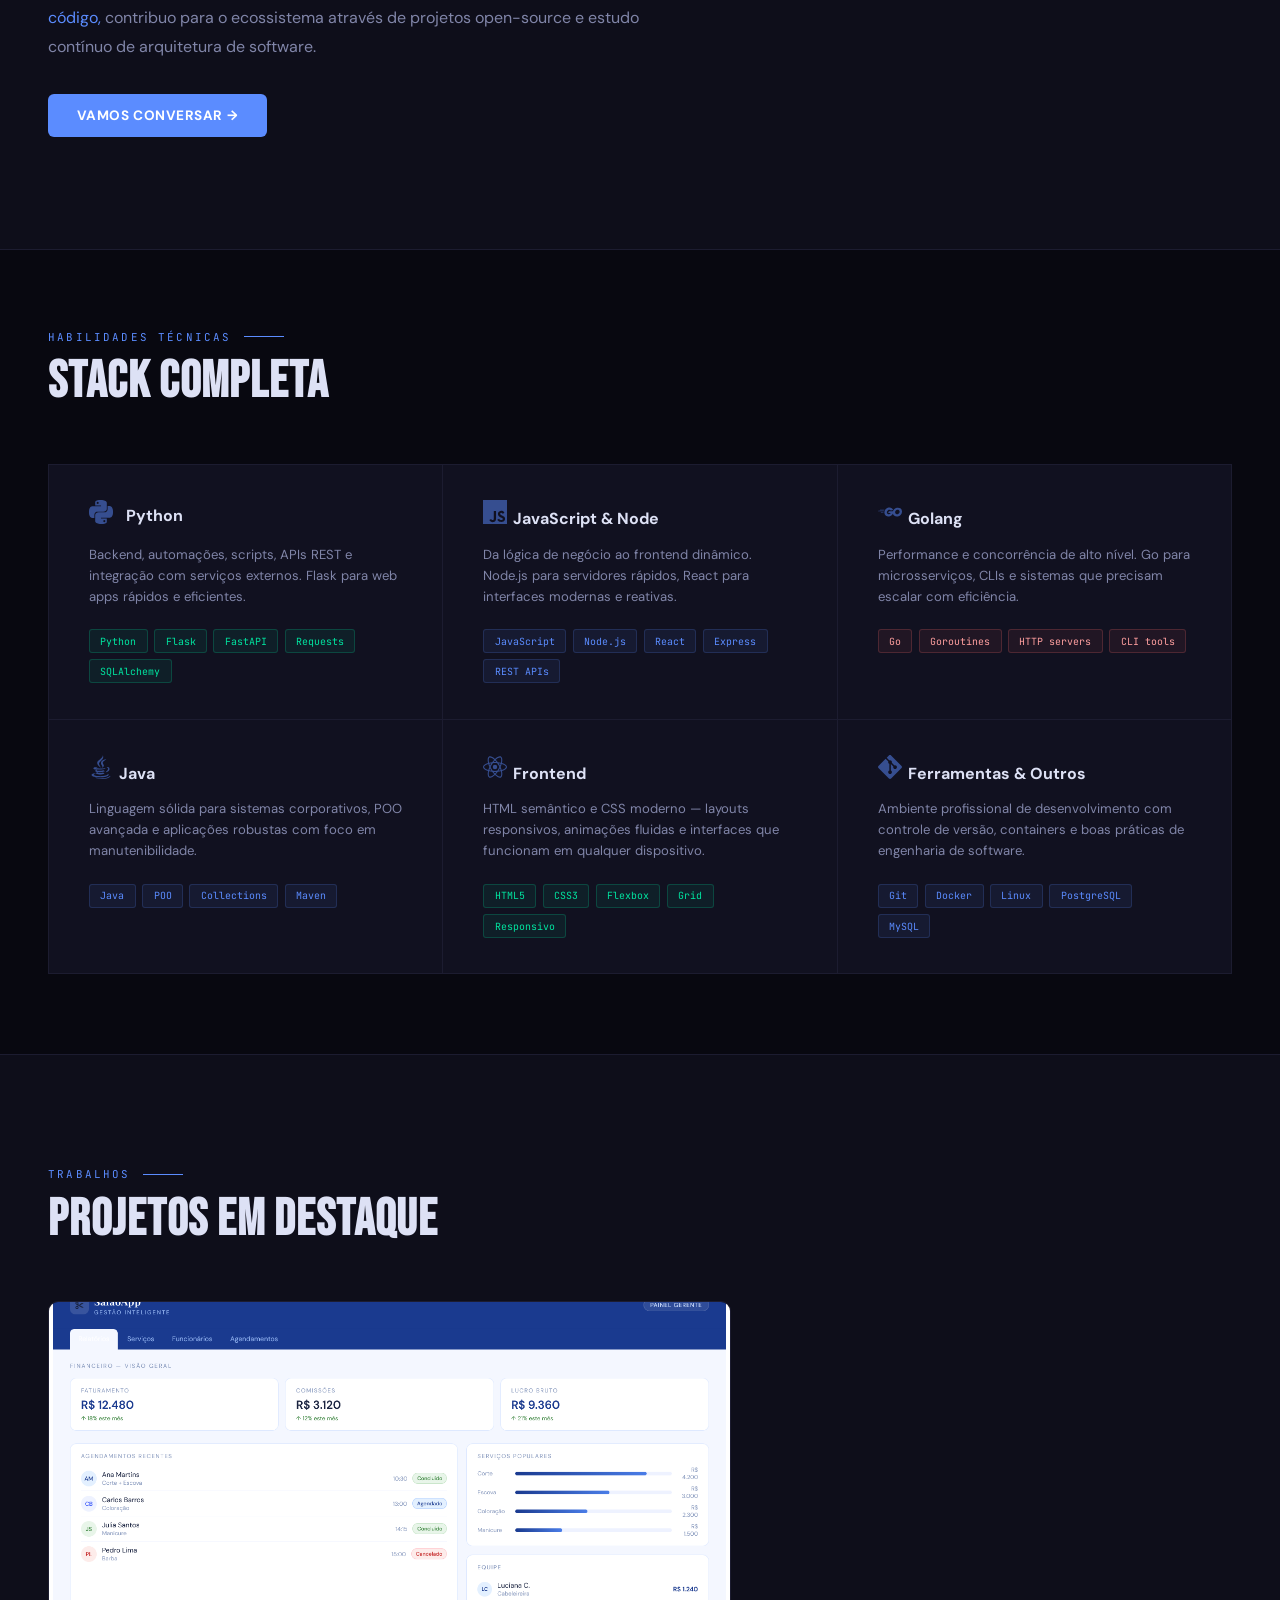
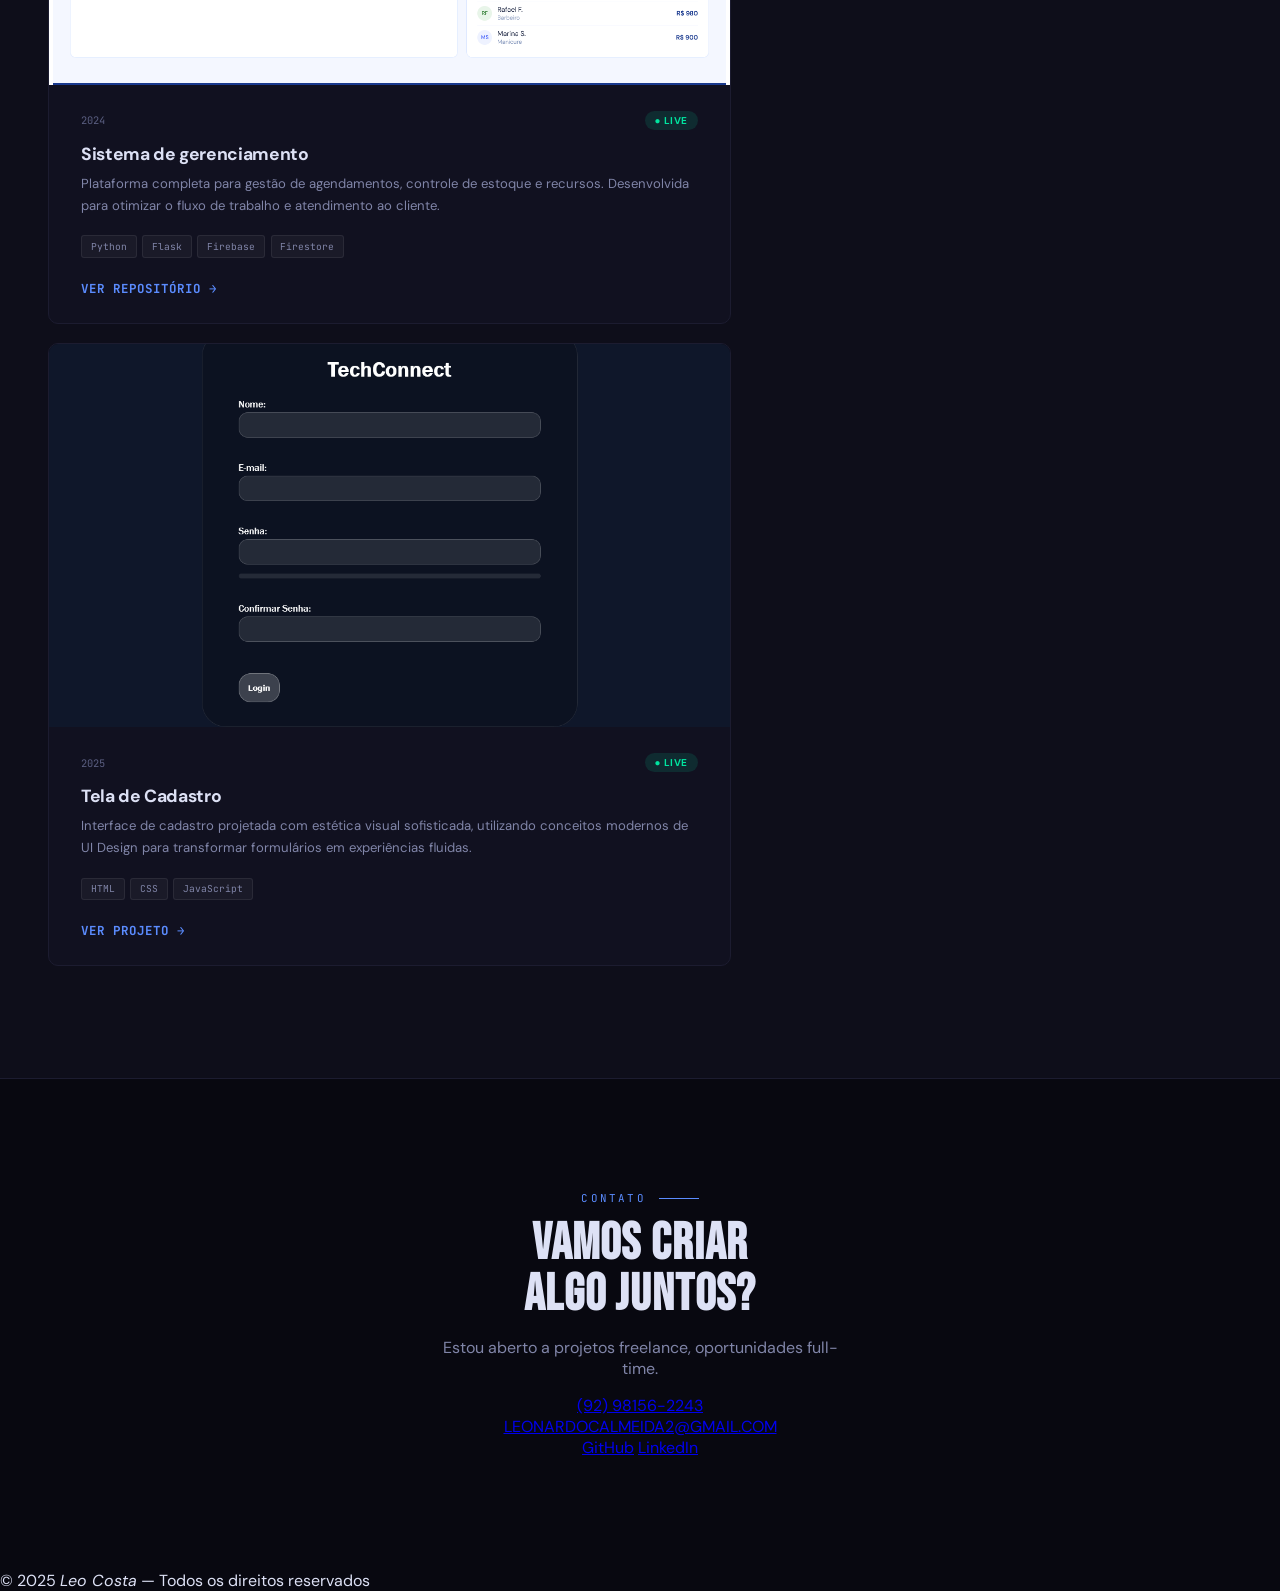
==== commit dc44dcd3: "Fix link formatting for WhatsApp contact" ====
--- a/index.html
+++ b/index.html
@@ -301,7 +301,7 @@
       </p>
 
       <div style="text-align:center; margin-top: 1rem;">
-        <a href="https://wa.me/5592981562243" target="_blank" rel="noopener noreferrer" class="big-email>
+        <a href="https://wa.me/5592981562243" target="_blank" rel="noopener noreferrer">
           (92) 98156-2243
         </a>
       </div>
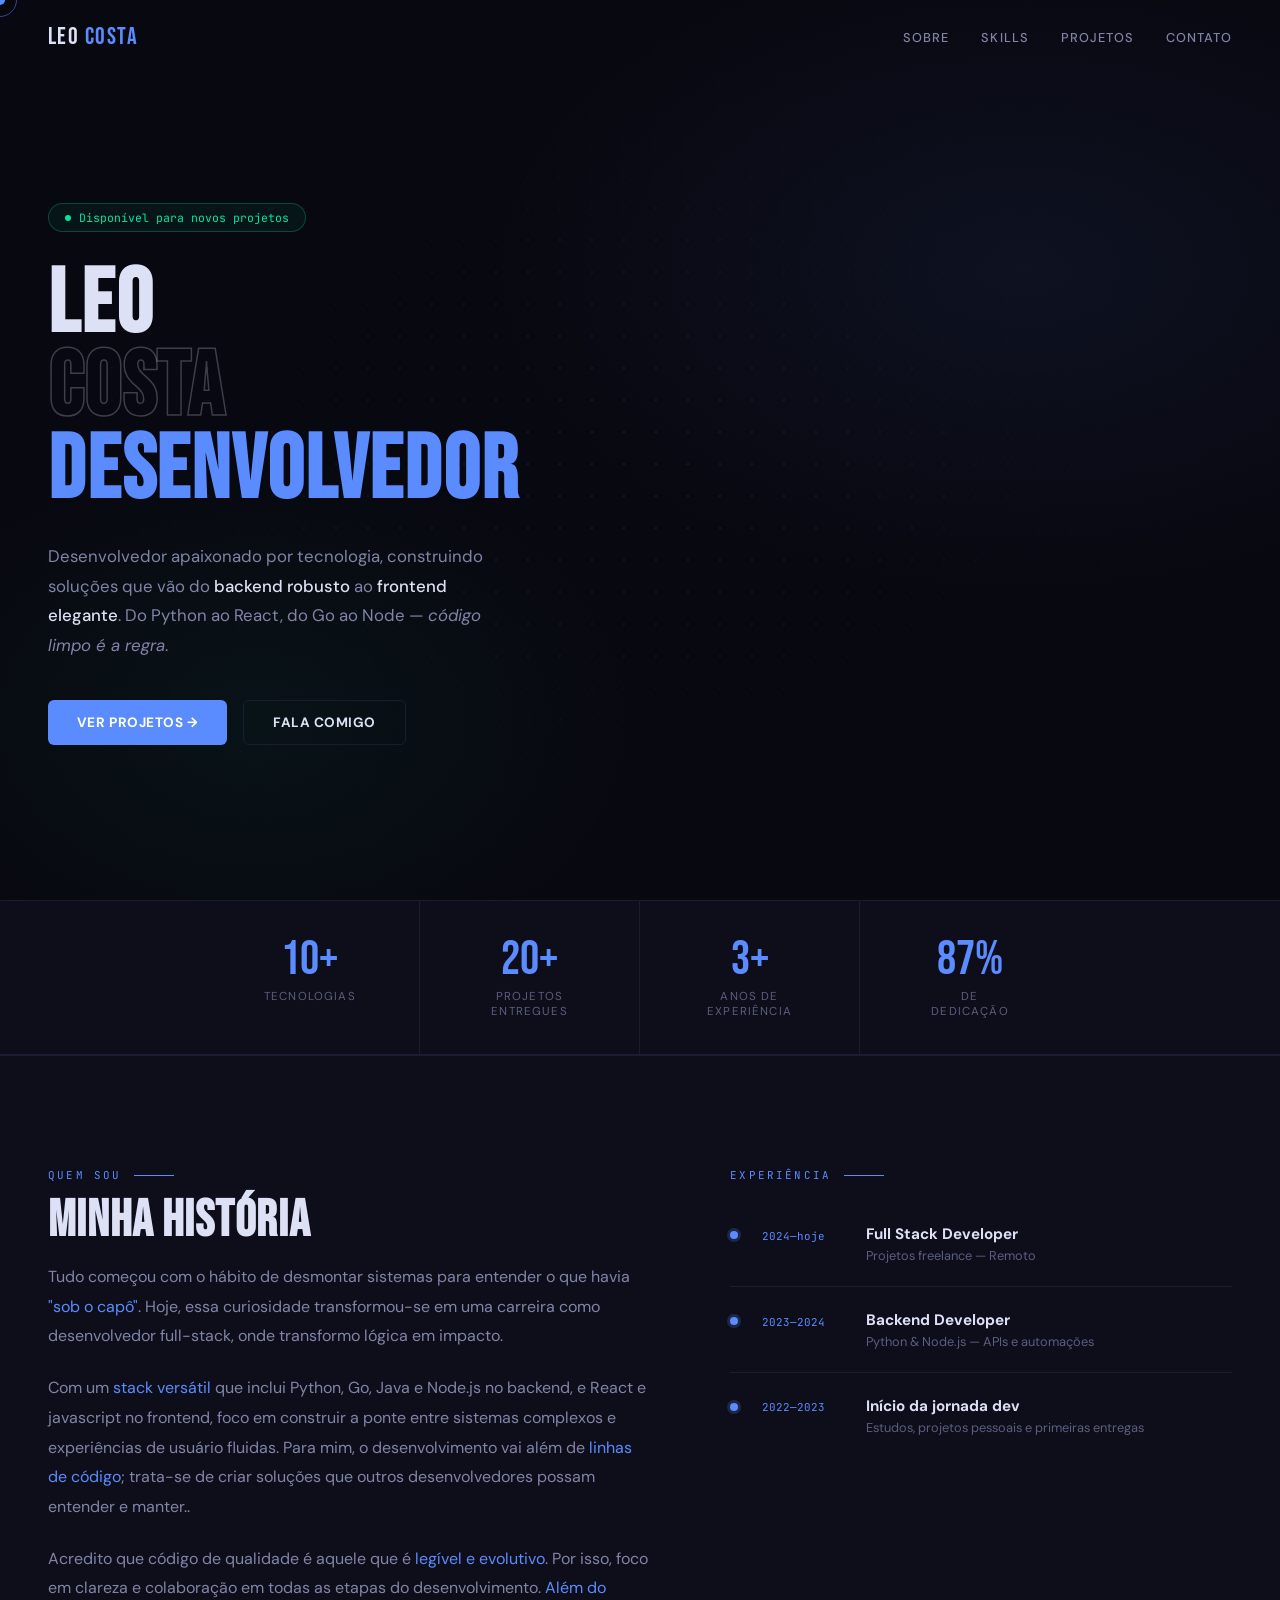
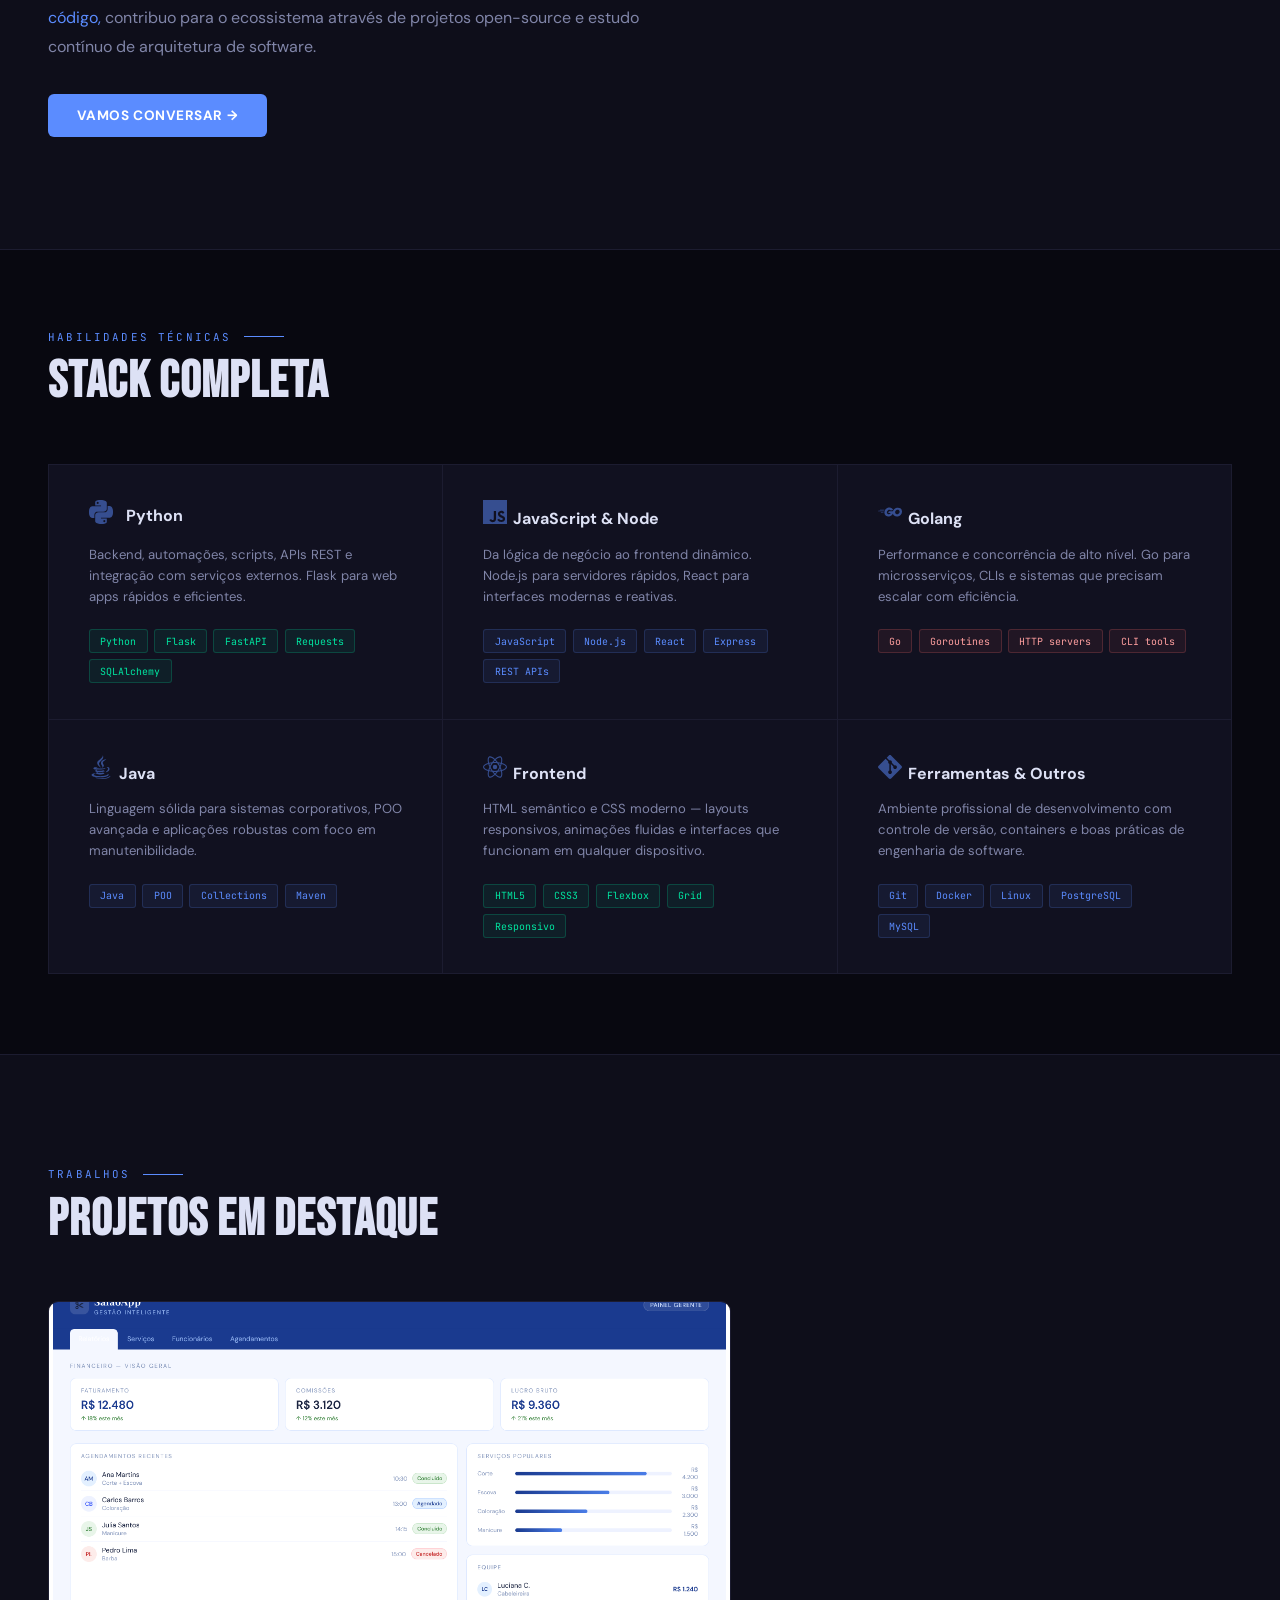
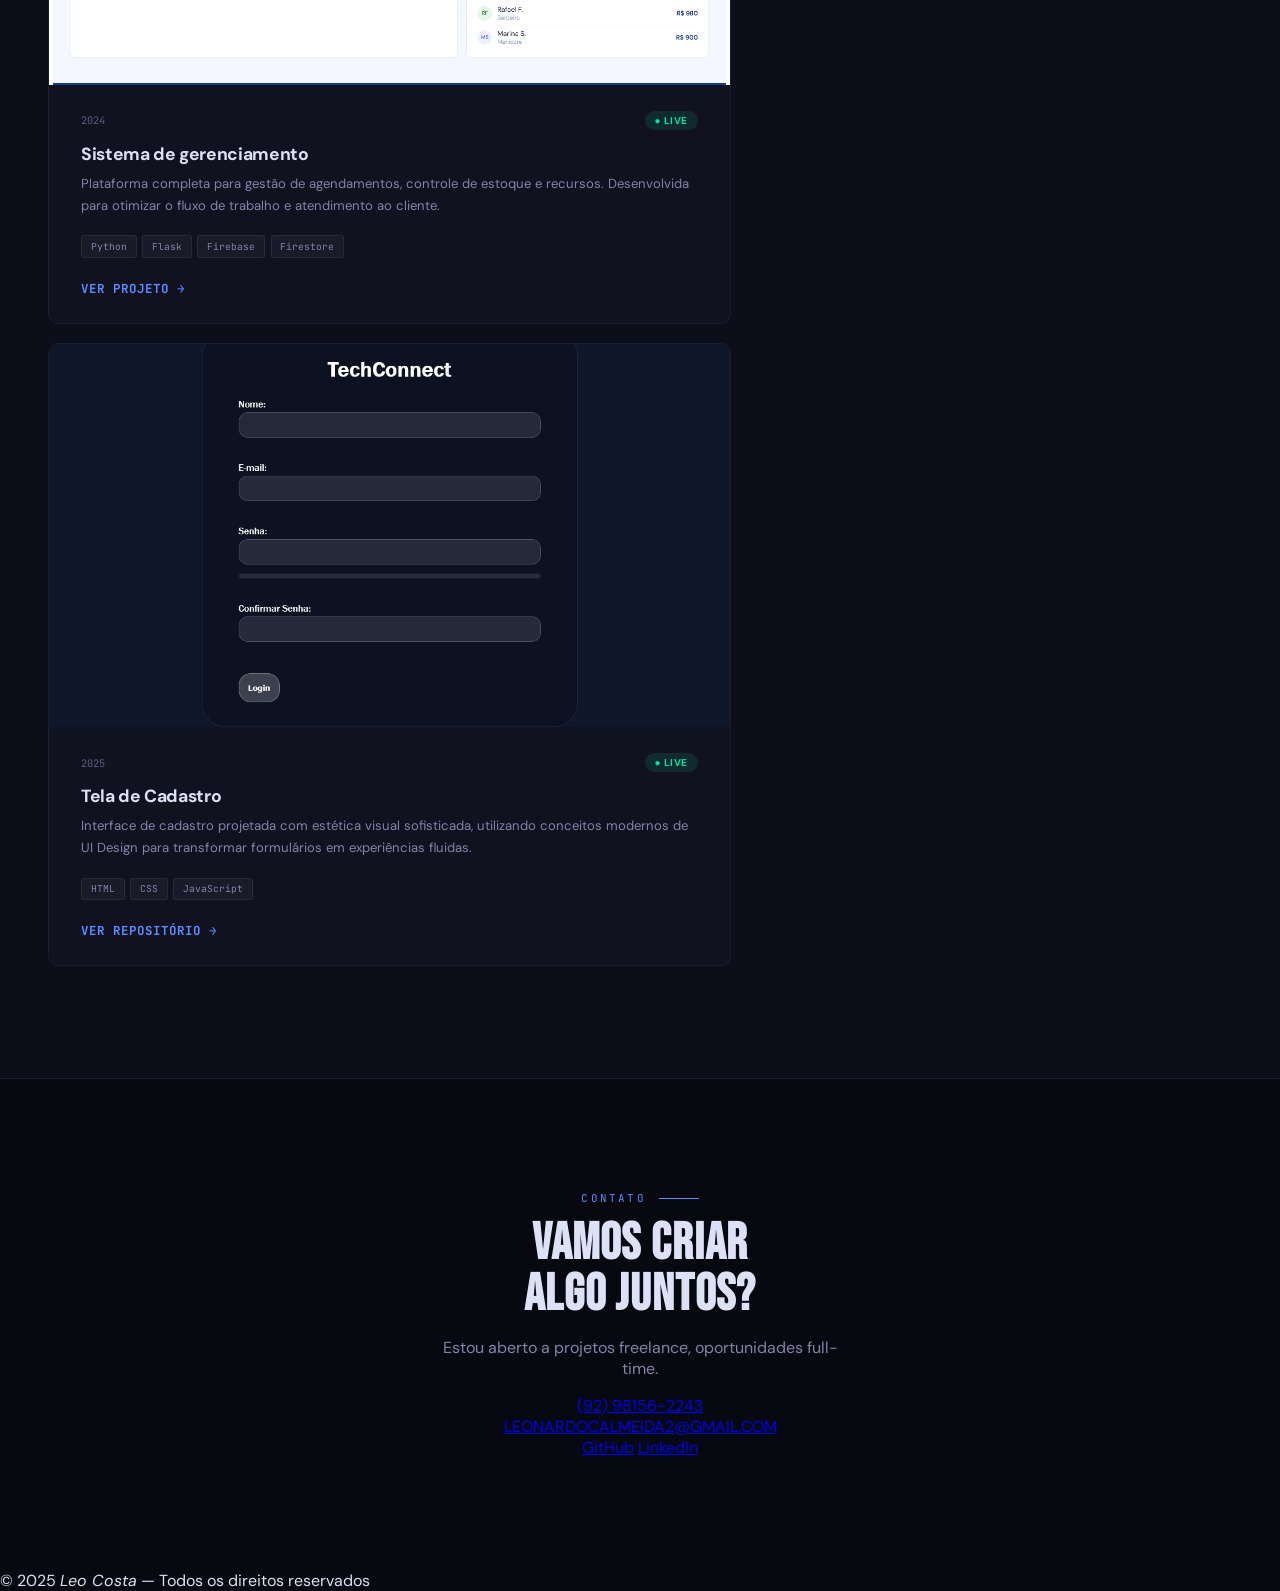
==== commit b0b0b9f3: "Update index.html" ====
--- a/index.html
+++ b/index.html
@@ -251,7 +251,7 @@
          class="proj-link" 
          target="_blank" 
          rel="noopener noreferrer">
-         Ver Repositório →
+         Ver Projeto →
       </a>
     </div>
           </div>
@@ -277,7 +277,7 @@
          class="proj-link" 
          target="_blank" 
          rel="noopener noreferrer">
-         Ver Projeto →
+         Ver Repositório →
         </a>
             
           </div>
@@ -301,11 +301,10 @@
       </p>
 
       <div style="text-align:center; margin-top: 1rem;">
-        <a href="https://wa.me/5592981562243" target="_blank" rel="noopener noreferrer">
+        <a href="https://wa.me/5592981562243" target="_blank" rel="noopener noreferrer" class ="contact-phone">
           (92) 98156-2243
         </a>
       </div>
-
       <div style="text-align:center">
         <a href="mailto:leonardocalmeida2@gmail.com" class="big-email reveal">
           LEONARDOCALMEIDA2@GMAIL.COM
